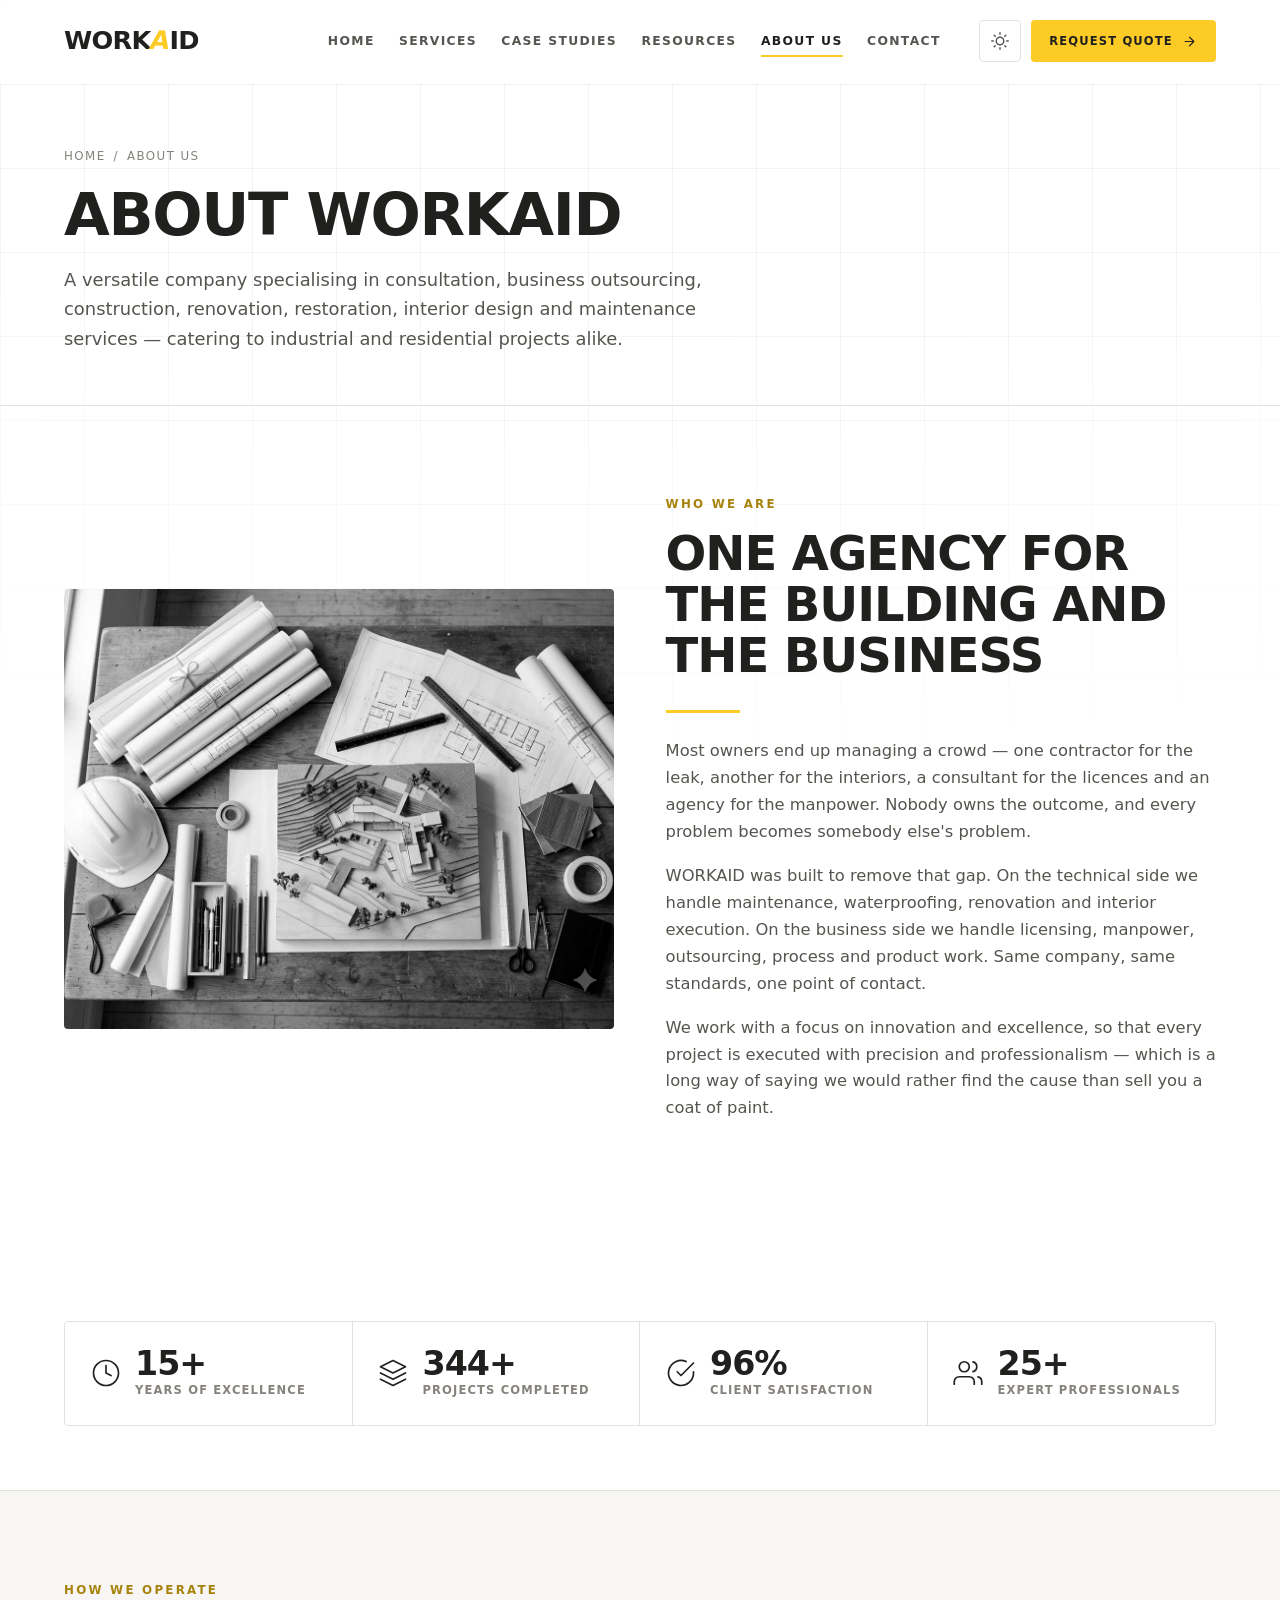
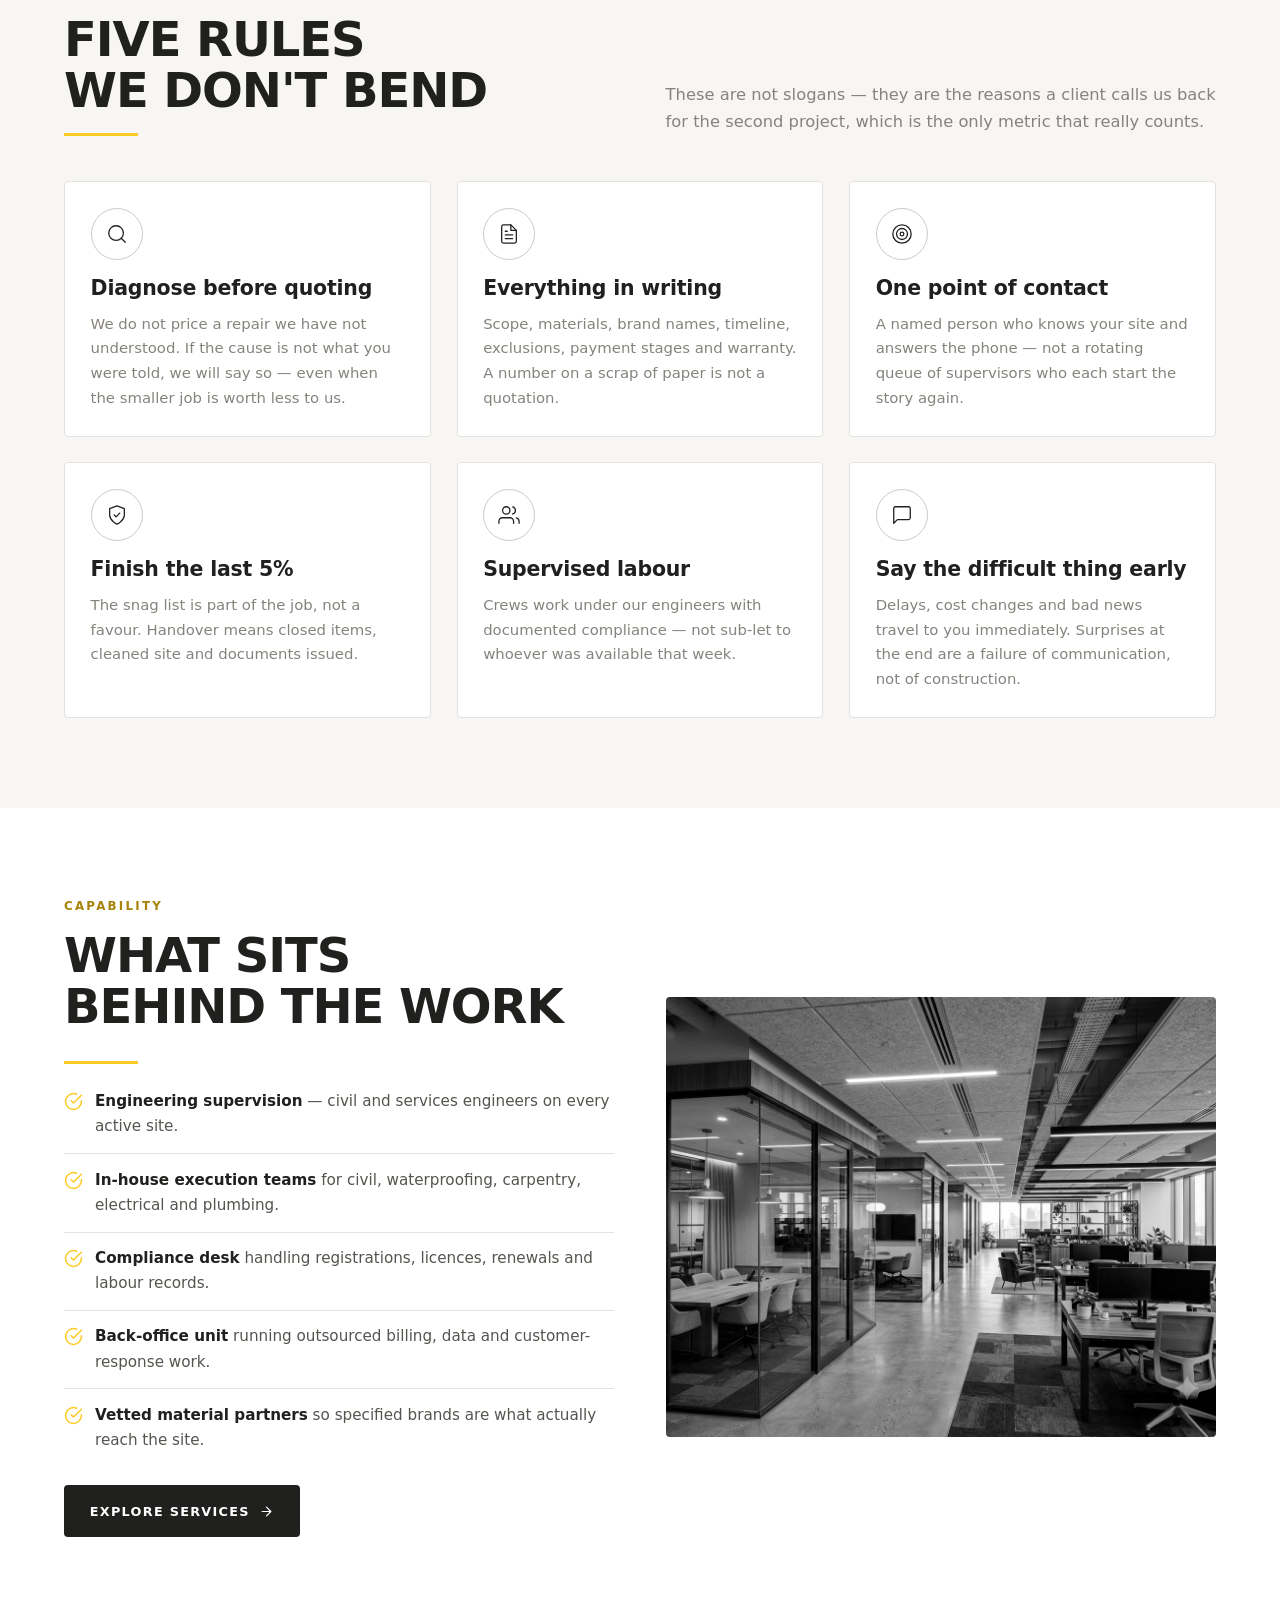
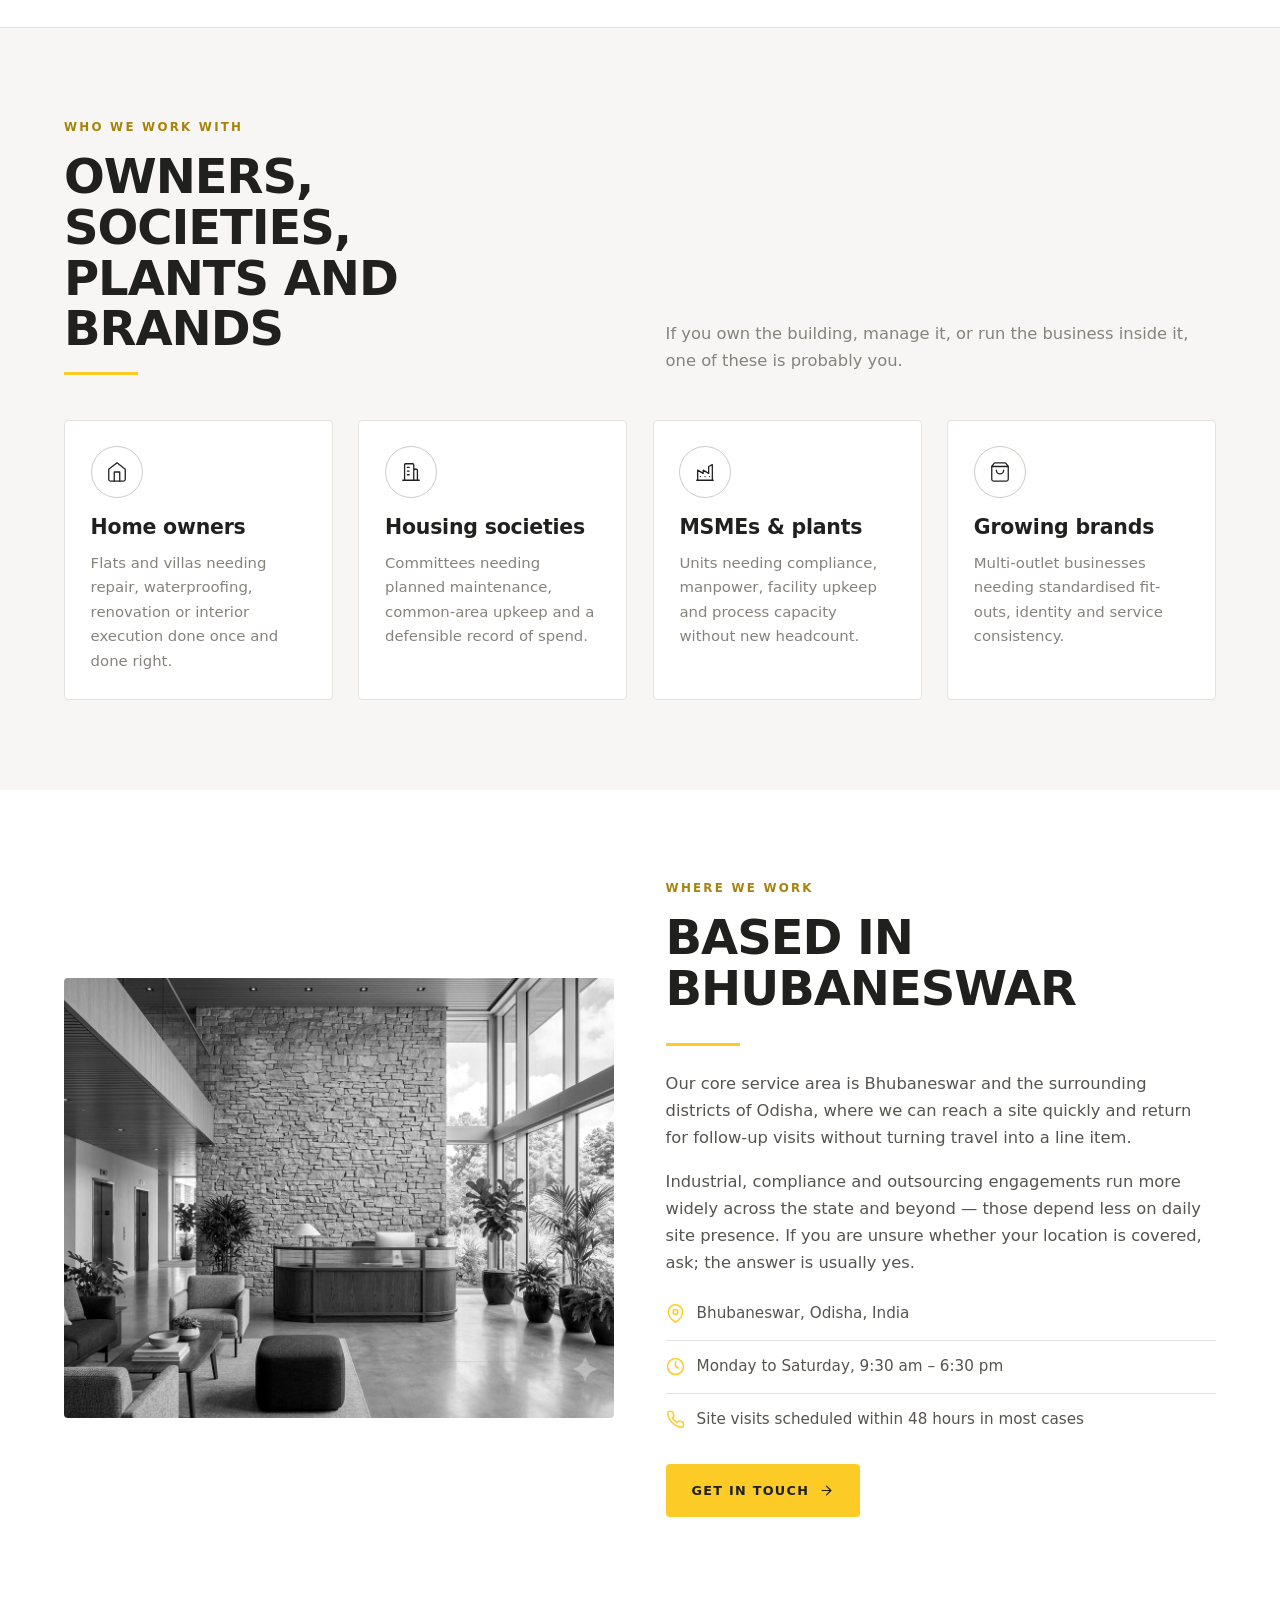
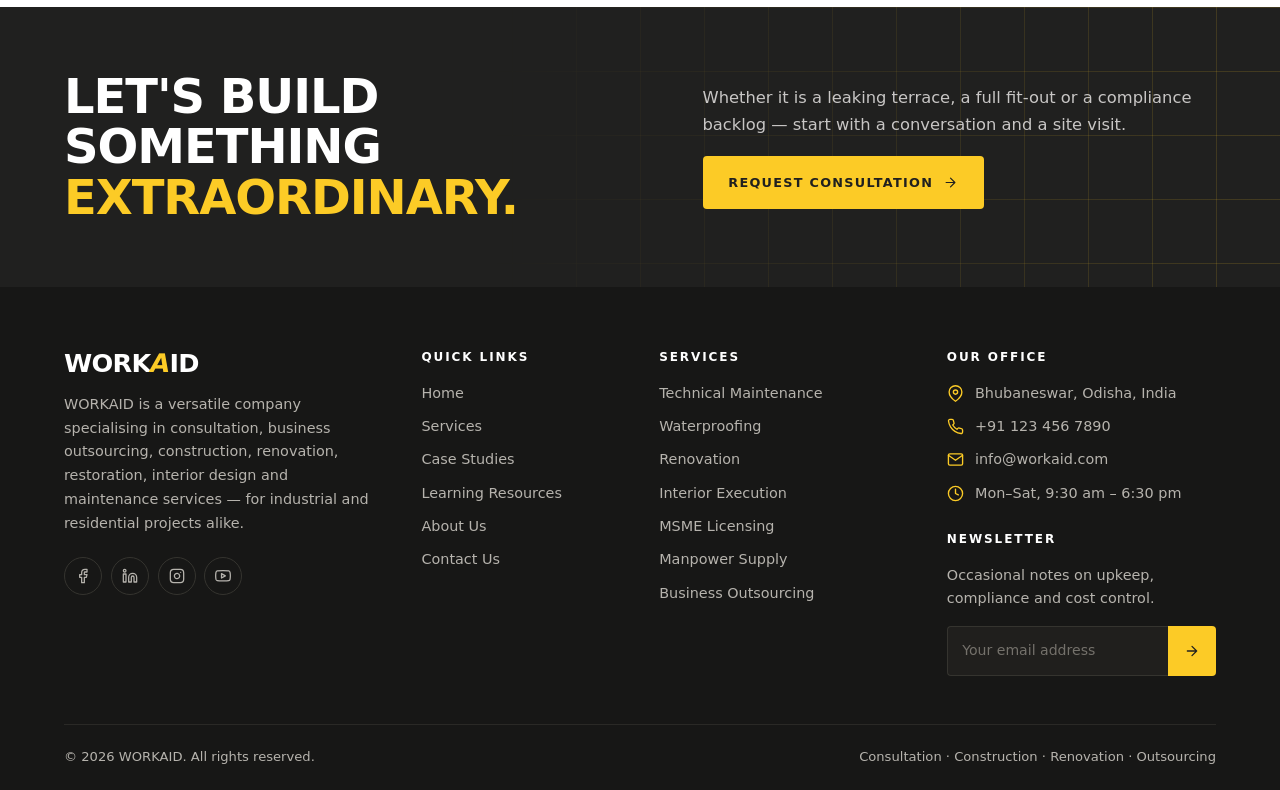
==== about.html @ 24ed02dc "Add WORKAID static marketing site Six-page brochure site with no build step, no framework and no ext" ====
<!DOCTYPE html>
<html lang="en" data-theme="light">
<head>
<meta charset="utf-8">
<meta name="viewport" content="width=device-width, initial-scale=1">
<title>About Us — Who WORKAID Is and How We Work | WORKAID</title>
<meta name="description" content="WORKAID is a Bhubaneswar-based company specialising in technical maintenance, waterproofing, renovation and interior execution for homes, and licensing, manpower, outsourcing and process support for industry.">
<meta name="theme-color" content="#ffffff">
<link rel="icon" href="data:image/svg+xml,%3Csvg xmlns='http://www.w3.org/2000/svg' viewBox='0 0 32 32'%3E%3Crect width='32' height='32' fill='%2320201F'/%3E%3Cpath d='M14 6h5l-6 20h-5z' fill='%23FCCB26'/%3E%3C/svg%3E">
<link rel="stylesheet" href="assets/css/style.css">
<script>
(function(){try{var t=localStorage.getItem('workaid-theme');if(t==='dark'||t==='light'){document.documentElement.setAttribute('data-theme',t);}}catch(e){}})();
</script>
</head>
<body>
<script src="assets/js/icons.js"></script>

<a class="skip-link" href="#main">Skip to content</a>

<header class="site-header">
  <div class="wrap">
    <a class="logo" href="index.html">WORK<i>A</i>ID</a>
    <nav class="nav" id="site-nav" aria-label="Primary">
      <a href="index.html">Home</a>
      <a href="services.html">Services</a>
      <a href="case-studies.html">Case Studies</a>
      <a href="resources.html">Resources</a>
      <a href="about.html" aria-current="page">About Us</a>
      <a href="contact.html">Contact</a>
      <a class="btn btn--sm" href="contact.html#quote">Request Quote <svg class="ico"><use href="#i-arrow-right"></use></svg></a>
    </nav>
    <div class="header-tools">
      <button class="icon-btn theme-toggle" type="button" aria-label="Switch to dark theme" aria-pressed="false">
        <svg class="ico sun"><use href="#i-sun"></use></svg>
        <svg class="ico moon"><use href="#i-moon"></use></svg>
      </button>
      <a class="btn btn--sm header-quote" href="contact.html#quote">Request Quote <svg class="ico"><use href="#i-arrow-right"></use></svg></a>
      <button class="icon-btn nav-toggle" type="button" aria-expanded="false" aria-controls="site-nav" aria-label="Menu">
        <span></span><span></span><span></span>
      </button>
    </div>
  </div>
</header>

<main id="main">

  <section class="page-head">
    <div class="wrap">
      <nav class="crumbs" aria-label="Breadcrumb"><a href="index.html">Home</a> <span>/</span> <span>About Us</span></nav>
      <h1>About WORKAID</h1>
      <p class="lede">A versatile company specialising in consultation, business outsourcing,
         construction, renovation, restoration, interior design and maintenance services — catering
         to industrial and residential projects alike.</p>
    </div>
  </section>

  <!-- ============ STORY ============ -->
  <section class="section">
    <div class="wrap">
      <div class="split">
        <div class="media reveal">
          <img src="assets/img/about-hero.jpg" alt="The WORKAID team on site" width="1400" height="900" loading="lazy">
        </div>
        <div class="reveal">
          <span class="eyebrow">Who we are</span>
          <h2>One agency for<br>the building and<br>the business</h2>
          <div class="rule" style="margin-bottom:1.6rem"></div>
          <p>Most owners end up managing a crowd — one contractor for the leak, another for the
             interiors, a consultant for the licences and an agency for the manpower. Nobody owns the
             outcome, and every problem becomes somebody else's problem.</p>
          <p>WORKAID was built to remove that gap. On the technical side we handle maintenance,
             waterproofing, renovation and interior execution. On the business side we handle
             licensing, manpower, outsourcing, process and product work. Same company, same
             standards, one point of contact.</p>
          <p>We work with a focus on innovation and excellence, so that every project is executed with
             precision and professionalism — which is a long way of saying we would rather find the
             cause than sell you a coat of paint.</p>
        </div>
      </div>
    </div>
  </section>

  <!-- ============ NUMBERS ============ -->
  <section class="section section--tight">
    <div class="wrap">
      <div class="stats reveal">
        <div class="stat">
          <svg class="ico"><use href="#i-clock"></use></svg>
          <div><b><span data-count="15" data-suffix="+">15+</span></b><span>Years of Excellence</span></div>
        </div>
        <div class="stat">
          <svg class="ico"><use href="#i-layers"></use></svg>
          <div><b><span data-count="350" data-suffix="+">350+</span></b><span>Projects Completed</span></div>
        </div>
        <div class="stat">
          <svg class="ico"><use href="#i-check-circle"></use></svg>
          <div><b><span data-count="98" data-suffix="%">98%</span></b><span>Client Satisfaction</span></div>
        </div>
        <div class="stat">
          <svg class="ico"><use href="#i-users"></use></svg>
          <div><b><span data-count="25" data-suffix="+">25+</span></b><span>Expert Professionals</span></div>
        </div>
      </div>
    </div>
  </section>

  <!-- ============ VALUES ============ -->
  <section class="section section--alt section--line">
    <div class="wrap">
      <div class="sec-head reveal">
        <div>
          <span class="eyebrow">How we operate</span>
          <h2>Five rules<br>we don't bend</h2>
          <div class="rule"></div>
        </div>
        <p>These are not slogans — they are the reasons a client calls us back for the second
           project, which is the only metric that really counts.</p>
      </div>

      <div class="grid g-3">
        <article class="card reveal">
          <span class="card-icon"><svg class="ico"><use href="#i-search"></use></svg></span>
          <h3>Diagnose before quoting</h3>
          <p>We do not price a repair we have not understood. If the cause is not what you were told,
             we will say so — even when the smaller job is worth less to us.</p>
        </article>
        <article class="card reveal">
          <span class="card-icon"><svg class="ico"><use href="#i-file-text"></use></svg></span>
          <h3>Everything in writing</h3>
          <p>Scope, materials, brand names, timeline, exclusions, payment stages and warranty. A
             number on a scrap of paper is not a quotation.</p>
        </article>
        <article class="card reveal">
          <span class="card-icon"><svg class="ico"><use href="#i-target"></use></svg></span>
          <h3>One point of contact</h3>
          <p>A named person who knows your site and answers the phone — not a rotating queue of
             supervisors who each start the story again.</p>
        </article>
        <article class="card reveal">
          <span class="card-icon"><svg class="ico"><use href="#i-shield"></use></svg></span>
          <h3>Finish the last 5%</h3>
          <p>The snag list is part of the job, not a favour. Handover means closed items, cleaned
             site and documents issued.</p>
        </article>
        <article class="card reveal">
          <span class="card-icon"><svg class="ico"><use href="#i-users"></use></svg></span>
          <h3>Supervised labour</h3>
          <p>Crews work under our engineers with documented compliance — not sub-let to whoever was
             available that week.</p>
        </article>
        <article class="card reveal">
          <span class="card-icon"><svg class="ico"><use href="#i-message"></use></svg></span>
          <h3>Say the difficult thing early</h3>
          <p>Delays, cost changes and bad news travel to you immediately. Surprises at the end are a
             failure of communication, not of construction.</p>
        </article>
      </div>
    </div>
  </section>

  <!-- ============ CAPABILITY ============ -->
  <section class="section">
    <div class="wrap">
      <div class="split split--media-last">
        <div class="reveal">
          <span class="eyebrow">Capability</span>
          <h2>What sits<br>behind the work</h2>
          <div class="rule" style="margin-bottom:1.6rem"></div>
          <ul class="checks">
            <li><svg class="ico"><use href="#i-check-circle"></use></svg><span><b>Engineering supervision</b> — civil and services engineers on every active site.</span></li>
            <li><svg class="ico"><use href="#i-check-circle"></use></svg><span><b>In-house execution teams</b> for civil, waterproofing, carpentry, electrical and plumbing.</span></li>
            <li><svg class="ico"><use href="#i-check-circle"></use></svg><span><b>Compliance desk</b> handling registrations, licences, renewals and labour records.</span></li>
            <li><svg class="ico"><use href="#i-check-circle"></use></svg><span><b>Back-office unit</b> running outsourced billing, data and customer-response work.</span></li>
            <li><svg class="ico"><use href="#i-check-circle"></use></svg><span><b>Vetted material partners</b> so specified brands are what actually reach the site.</span></li>
          </ul>
          <a class="btn btn--ink" href="services.html" style="margin-top:2rem">Explore services <svg class="ico"><use href="#i-arrow-right"></use></svg></a>
        </div>
        <div class="media reveal">
          <img src="assets/img/about-story.jpg" alt="WORKAID execution team at work" width="1000" height="800" loading="lazy">
        </div>
      </div>
    </div>
  </section>

  <!-- ============ WHO WE WORK WITH ============ -->
  <section class="section section--alt section--line">
    <div class="wrap">
      <div class="sec-head reveal">
        <div>
          <span class="eyebrow">Who we work with</span>
          <h2>Owners, societies,<br>plants and brands</h2>
          <div class="rule"></div>
        </div>
        <p>If you own the building, manage it, or run the business inside it, one of these is
           probably you.</p>
      </div>

      <div class="grid g-4">
        <article class="card reveal">
          <span class="card-icon"><svg class="ico"><use href="#i-home"></use></svg></span>
          <h3>Home owners</h3>
          <p>Flats and villas needing repair, waterproofing, renovation or interior execution done once and done right.</p>
        </article>
        <article class="card reveal">
          <span class="card-icon"><svg class="ico"><use href="#i-building"></use></svg></span>
          <h3>Housing societies</h3>
          <p>Committees needing planned maintenance, common-area upkeep and a defensible record of spend.</p>
        </article>
        <article class="card reveal">
          <span class="card-icon"><svg class="ico"><use href="#i-factory"></use></svg></span>
          <h3>MSMEs &amp; plants</h3>
          <p>Units needing compliance, manpower, facility upkeep and process capacity without new headcount.</p>
        </article>
        <article class="card reveal">
          <span class="card-icon"><svg class="ico"><use href="#i-shopping-bag"></use></svg></span>
          <h3>Growing brands</h3>
          <p>Multi-outlet businesses needing standardised fit-outs, identity and service consistency.</p>
        </article>
      </div>
    </div>
  </section>

  <!-- ============ COVERAGE ============ -->
  <section class="section">
    <div class="wrap">
      <div class="split">
        <div class="media reveal">
          <img src="assets/img/contact-office.jpg" alt="WORKAID office in Bhubaneswar" width="1000" height="700" loading="lazy">
        </div>
        <div class="reveal">
          <span class="eyebrow">Where we work</span>
          <h2>Based in<br>Bhubaneswar</h2>
          <div class="rule" style="margin-bottom:1.6rem"></div>
          <p>Our core service area is Bhubaneswar and the surrounding districts of Odisha, where we
             can reach a site quickly and return for follow-up visits without turning travel into a
             line item.</p>
          <p>Industrial, compliance and outsourcing engagements run more widely across the state and
             beyond — those depend less on daily site presence. If you are unsure whether your
             location is covered, ask; the answer is usually yes.</p>
          <ul class="checks" style="margin-top:1.5rem">
            <li><svg class="ico"><use href="#i-map-pin"></use></svg><span>Bhubaneswar, Odisha, India</span></li>
            <li><svg class="ico"><use href="#i-clock"></use></svg><span>Monday to Saturday, 9:30 am – 6:30 pm</span></li>
            <li><svg class="ico"><use href="#i-phone"></use></svg><span>Site visits scheduled within 48 hours in most cases</span></li>
          </ul>
          <a class="btn" href="contact.html" style="margin-top:2rem">Get in touch <svg class="ico"><use href="#i-arrow-right"></use></svg></a>
        </div>
      </div>
    </div>
  </section>

  <section class="cta-band">
    <div class="wrap">
      <div><h2>Let's build something <em>extraordinary.</em></h2></div>
      <div>
        <p>Whether it is a leaking terrace, a full fit-out or a compliance backlog — start with a
           conversation and a site visit.</p>
        <a class="btn" href="contact.html#quote">Request Consultation <svg class="ico"><use href="#i-arrow-right"></use></svg></a>
      </div>
    </div>
  </section>

</main>

<footer class="site-footer">
  <div class="wrap">
    <div class="footer-grid">
      <div>
        <a class="logo" href="index.html">WORK<i>A</i>ID</a>
        <p>WORKAID is a versatile company specialising in consultation, business outsourcing,
           construction, renovation, restoration, interior design and maintenance services —
           for industrial and residential projects alike.</p>
        <div class="socials">
          <a href="#" aria-label="Facebook"><svg class="ico"><use href="#i-facebook"></use></svg></a>
          <a href="#" aria-label="LinkedIn"><svg class="ico"><use href="#i-linkedin"></use></svg></a>
          <a href="#" aria-label="Instagram"><svg class="ico"><use href="#i-instagram"></use></svg></a>
          <a href="#" aria-label="YouTube"><svg class="ico"><use href="#i-youtube"></use></svg></a>
        </div>
      </div>
      <div>
        <h4>Quick Links</h4>
        <ul>
          <li><a href="index.html">Home</a></li>
          <li><a href="services.html">Services</a></li>
          <li><a href="case-studies.html">Case Studies</a></li>
          <li><a href="resources.html">Learning Resources</a></li>
          <li><a href="about.html">About Us</a></li>
          <li><a href="contact.html">Contact Us</a></li>
        </ul>
      </div>
      <div>
        <h4>Services</h4>
        <ul>
          <li><a href="services.html#maintenance">Technical Maintenance</a></li>
          <li><a href="services.html#waterproofing">Waterproofing</a></li>
          <li><a href="services.html#renovation">Renovation</a></li>
          <li><a href="services.html#interior">Interior Execution</a></li>
          <li><a href="services.html#licensing">MSME Licensing</a></li>
          <li><a href="services.html#manpower">Manpower Supply</a></li>
          <li><a href="services.html#bpo">Business Outsourcing</a></li>
        </ul>
      </div>
      <div>
        <h4>Our Office</h4>
        <ul class="contact-list">
          <li><svg class="ico"><use href="#i-map-pin"></use></svg><span>Bhubaneswar, Odisha, India</span></li>
          <li><svg class="ico"><use href="#i-phone"></use></svg><a href="tel:+911234567890">+91 123 456 7890</a></li>
          <li><svg class="ico"><use href="#i-mail"></use></svg><a href="mailto:info@workaid.com">info@workaid.com</a></li>
          <li><svg class="ico"><use href="#i-clock"></use></svg><span>Mon–Sat, 9:30 am – 6:30 pm</span></li>
        </ul>
        <h4 style="margin-top:1.75rem">Newsletter</h4>
        <p style="margin:0">Occasional notes on upkeep, compliance and cost control.</p>
        <form class="newsletter" data-validate data-subject="Newsletter signup">
          <label class="field" style="flex:1;display:block">
            <span style="position:absolute;width:1px;height:1px;overflow:hidden;clip:rect(0 0 0 0)">Your email address</span>
            <input type="email" name="Email" placeholder="Your email address" required>
          </label>
          <button type="submit" aria-label="Subscribe"><svg class="ico"><use href="#i-arrow-right"></use></svg></button>
        </form>
      </div>
    </div>
    <div class="footer-base">
      <span>&copy; <span data-year>2026</span> WORKAID. All rights reserved.</span>
      <span>Consultation · Construction · Renovation · Outsourcing</span>
    </div>
  </div>
</footer>

<script src="assets/js/main.js" defer></script>
</body>
</html>
---- assets/css/style.css ----
/* =====================================================================
   WORKAID — shared stylesheet
   Brand: #20201F ink · #FCCB26 / #FCEA50 accent · #C8C6C5 grey
   Light theme is the default; [data-theme="dark"] flips the tokens.
   ===================================================================== */

/* ---------- 1. Tokens ------------------------------------------------ */
:root {
  --accent: #fccb26;
  --accent-soft: #fcea50;
  --accent-ink: #20201f; /* text that sits on the accent */

  --bg: #ffffff;
  --bg-alt: #f7f6f4;
  --surface: #ffffff;
  --ink: #20201f;
  --ink-soft: #56544f;
  --muted: #86837d;
  --line: #e4e2de;
  --line-strong: #cfccc6;
  --grid: rgba(32, 32, 31, 0.055);
  --shadow: 0 1px 2px rgba(32, 32, 31, .04), 0 12px 32px -18px rgba(32, 32, 31, .22);
  --shadow-lg: 0 2px 4px rgba(32, 32, 31, .05), 0 28px 60px -28px rgba(32, 32, 31, .3);

  --header-h: 82px;
  --maxw: 1240px;
  --gutter: clamp(1.15rem, 4vw, 2.75rem);
  --radius: 4px;
  --ease: cubic-bezier(.22, .68, .32, 1);

  --font: "Segoe UI", system-ui, -apple-system, "Helvetica Neue", Arial, sans-serif;
}

[data-theme="dark"] {
  --bg: #121211;
  --bg-alt: #191918;
  --surface: #1c1c1a;
  --ink: #f5f3ef;
  --ink-soft: #c4c1ba;
  --muted: #8e8b84;
  --line: #2d2d2a;
  --line-strong: #3d3d39;
  --grid: rgba(245, 243, 239, 0.05);
  --shadow: 0 1px 2px rgba(0, 0, 0, .5), 0 12px 32px -18px rgba(0, 0, 0, .8);
  --shadow-lg: 0 2px 4px rgba(0, 0, 0, .5), 0 28px 60px -28px rgba(0, 0, 0, .9);
}

/* ---------- 2. Reset / base ------------------------------------------ */
*, *::before, *::after { box-sizing: border-box; }

html {
  scroll-behavior: smooth;
  scroll-padding-top: calc(var(--header-h) + 16px);
  -webkit-text-size-adjust: 100%;
}

body {
  margin: 0;
  font-family: var(--font);
  font-size: clamp(.95rem, .4vw + .85rem, 1.02rem);
  line-height: 1.65;
  color: var(--ink-soft);
  background: var(--bg);
  overflow-x: hidden;
  transition: background-color .35s var(--ease), color .35s var(--ease);
}

/* The blueprint grid behind everything — the drafting-paper motif. */
body::before {
  content: "";
  position: fixed;
  inset: 0;
  z-index: 0;
  pointer-events: none;
  background-image:
    linear-gradient(to right, var(--grid) 1px, transparent 1px),
    linear-gradient(to bottom, var(--grid) 1px, transparent 1px);
  background-size: 84px 84px;
  mask-image: radial-gradient(ellipse 120% 90% at 50% 0%, #000 35%, transparent 100%);
  -webkit-mask-image: radial-gradient(ellipse 120% 90% at 50% 0%, #000 35%, transparent 100%);
}

body > * { position: relative; z-index: 1; }

img { max-width: 100%; display: block; }
a { color: inherit; text-decoration: none; }
button { font: inherit; color: inherit; }

/* Sprite icons — see assets/js/icons.js */
.ico {
  width: 1.15em;
  height: 1.15em;
  flex: none;
  fill: none;
  stroke: currentColor;
  stroke-width: 1.9;
  stroke-linecap: round;
  stroke-linejoin: round;
}
.ico--fill { fill: currentColor; stroke: none; }

h1, h2, h3, h4 {
  color: var(--ink);
  font-weight: 700;
  line-height: 1.06;
  letter-spacing: -.022em;
  margin: 0 0 .6em;
}

h1 { font-size: clamp(2.5rem, 6.4vw, 4.6rem); text-transform: uppercase; }
h2 { font-size: clamp(1.85rem, 3.9vw, 3rem); text-transform: uppercase; }
h3 { font-size: clamp(1.02rem, 1.1vw + .7rem, 1.28rem); letter-spacing: -.01em; }
h4 { font-size: 1rem; letter-spacing: .02em; text-transform: uppercase; }
p  { margin: 0 0 1.05em; }
p:last-child { margin-bottom: 0; }

::selection { background: var(--accent); color: var(--accent-ink); }

:focus-visible {
  outline: 2px solid var(--accent);
  outline-offset: 3px;
  border-radius: 2px;
}

.skip-link {
  position: absolute;
  left: 1rem;
  top: -100px;
  z-index: 999;
  background: var(--accent);
  color: var(--accent-ink);
  padding: .7rem 1.2rem;
  font-weight: 700;
  transition: top .2s var(--ease);
}
.skip-link:focus { top: 1rem; }

/* ---------- 3. Layout primitives ------------------------------------- */
.wrap {
  width: 100%;
  max-width: var(--maxw);
  margin-inline: auto;
  padding-inline: var(--gutter);
}

.section { padding-block: clamp(3.5rem, 7vw, 6.5rem); }
.section--tight { padding-block: clamp(2.5rem, 5vw, 4.25rem); }
.section--alt { background: var(--bg-alt); }
.section--line { border-top: 1px solid var(--line); }

.grid { display: grid; gap: clamp(1rem, 2vw, 1.6rem); }
.g-2 { grid-template-columns: repeat(2, minmax(0, 1fr)); }
.g-3 { grid-template-columns: repeat(3, minmax(0, 1fr)); }
.g-4 { grid-template-columns: repeat(4, minmax(0, 1fr)); }

.lede { font-size: clamp(1rem, .5vw + .9rem, 1.12rem); color: var(--ink-soft); max-width: 60ch; }
.center { text-align: center; }
.center .lede { margin-inline: auto; }

/* Section headers -------------------------------------------------- */
.eyebrow {
  display: block;
  font-size: .74rem;
  font-weight: 700;
  letter-spacing: .19em;
  text-transform: uppercase;
  color: #a8830b;
  margin-bottom: .85rem;
}
[data-theme="dark"] .eyebrow { color: var(--accent); }

.sec-head {
  display: grid;
  grid-template-columns: minmax(0, 1fr) minmax(0, 1fr);
  gap: clamp(1rem, 4vw, 3.5rem);
  align-items: end;
  margin-bottom: clamp(1.8rem, 3.5vw, 3rem);
}
.sec-head p { margin: 0; color: var(--muted); }
.sec-head h2 { margin-bottom: 0; }

.rule {
  width: 74px;
  height: 3px;
  background: var(--accent);
  margin-top: 1.1rem;
}

/* ---------- 4. Buttons ----------------------------------------------- */
.btn {
  --btn-bg: var(--accent);
  --btn-ink: var(--accent-ink);
  display: inline-flex;
  align-items: center;
  gap: .6rem;
  padding: .92rem 1.55rem;
  background: var(--btn-bg);
  color: var(--btn-ink);
  border: 1px solid transparent;
  border-radius: var(--radius);
  font-size: .8rem;
  font-weight: 700;
  letter-spacing: .1em;
  text-transform: uppercase;
  cursor: pointer;
  white-space: nowrap;
  transition: transform .25s var(--ease), background-color .25s var(--ease),
              box-shadow .25s var(--ease), color .25s var(--ease);
}
.btn:hover { transform: translateY(-2px); box-shadow: 0 10px 24px -12px rgba(252, 203, 38, .9); }
.btn:active { transform: translateY(0); }
.btn svg { width: 15px; height: 15px; transition: transform .25s var(--ease); }
.btn:hover svg { transform: translateX(4px); }

.btn--ghost {
  --btn-bg: transparent;
  --btn-ink: var(--ink);
  border-color: var(--line-strong);
}
.btn--ghost:hover {
  border-color: var(--ink);
  box-shadow: none;
  background: var(--ink);
  color: var(--bg);
}

.btn--ink { --btn-bg: var(--ink); --btn-ink: var(--bg); }
.btn--ink:hover { box-shadow: 0 10px 24px -12px rgba(32, 32, 31, .8); }

.btn--sm { padding: .68rem 1.1rem; font-size: .72rem; }

.link-arrow {
  display: inline-flex;
  align-items: center;
  gap: .5rem;
  font-size: .78rem;
  font-weight: 700;
  letter-spacing: .11em;
  text-transform: uppercase;
  color: var(--ink);
}
.link-arrow svg { width: 15px; height: 15px; color: var(--accent); transition: transform .25s var(--ease); }
.link-arrow:hover svg { transform: translateX(5px); }

/* ---------- 5. Header / nav ------------------------------------------ */
.site-header {
  position: sticky;
  top: 0;
  z-index: 100;
  background: color-mix(in srgb, var(--bg) 88%, transparent);
  backdrop-filter: blur(14px);
  -webkit-backdrop-filter: blur(14px);
  border-bottom: 1px solid transparent;
  transition: border-color .3s var(--ease), box-shadow .3s var(--ease);
}
.site-header.is-stuck { border-bottom-color: var(--line); box-shadow: var(--shadow); }

.site-header .wrap {
  min-height: var(--header-h);
  display: flex;
  align-items: center;
  gap: clamp(1rem, 3vw, 2.5rem);
}

.logo {
  font-size: clamp(1.3rem, 2.2vw, 1.6rem);
  font-weight: 700;
  letter-spacing: -.03em;
  text-transform: uppercase;
  color: var(--ink);
  margin-right: auto;
  line-height: 1;
}
.logo i {
  font-style: normal;
  color: var(--accent);
  /* The slanted A of the wordmark. */
  display: inline-block;
  transform: skewX(-11deg);
}

.nav { display: flex; align-items: center; gap: clamp(.9rem, 1.9vw, 1.9rem); }
.nav a {
  position: relative;
  font-size: .77rem;
  font-weight: 700;
  letter-spacing: .11em;
  text-transform: uppercase;
  color: var(--ink-soft);
  padding: .35rem 0;
  transition: color .2s var(--ease);
}
.nav a::after {
  content: "";
  position: absolute;
  left: 0; bottom: 0;
  width: 100%;
  height: 2px;
  background: var(--accent);
  transform: scaleX(0);
  transform-origin: left;
  transition: transform .28s var(--ease);
}
.nav a:hover { color: var(--ink); }
.nav a:hover::after, .nav a[aria-current="page"]::after { transform: scaleX(1); }
.nav a[aria-current="page"] { color: var(--ink); }

/* The quote button lives in .header-tools on desktop and inside the drawer on
   mobile, so the copy that is not in use is hidden rather than duplicated. */
.nav > .btn { display: none; }

.header-tools { display: flex; align-items: center; gap: .6rem; }

.icon-btn {
  display: grid;
  place-items: center;
  width: 42px;
  height: 42px;
  border: 1px solid var(--line);
  border-radius: var(--radius);
  background: transparent;
  cursor: pointer;
  transition: border-color .25s var(--ease), background-color .25s var(--ease), transform .25s var(--ease);
}
.icon-btn:hover { border-color: var(--ink); transform: translateY(-1px); }
.icon-btn svg { width: 18px; height: 18px; }

/* Theme toggle swaps which glyph is visible. */
.theme-toggle .moon { display: none; }
[data-theme="dark"] .theme-toggle .sun { display: none; }
[data-theme="dark"] .theme-toggle .moon { display: block; }

.nav-toggle { display: none; }
.nav-toggle span {
  display: block;
  width: 19px;
  height: 2px;
  background: var(--ink);
  transition: transform .3s var(--ease), opacity .2s var(--ease);
}
.nav-toggle span + span { margin-top: 4px; }
.nav-toggle[aria-expanded="true"] span:nth-child(1) { transform: translateY(6px) rotate(45deg); }
.nav-toggle[aria-expanded="true"] span:nth-child(2) { opacity: 0; }
.nav-toggle[aria-expanded="true"] span:nth-child(3) { transform: translateY(-6px) rotate(-45deg); }

/* ---------- 6. Media: B&W by default, colour on hover ---------------- */
.media {
  position: relative;
  overflow: hidden;
  background: var(--bg-alt);
  border-radius: var(--radius);
}
.media img {
  width: 100%;
  height: 100%;
  object-fit: cover;
  filter: grayscale(100%) contrast(1.04);
  transform: scale(1.001);
  transition: filter .55s var(--ease), transform .8s var(--ease);
}

/* Only devices that can actually hover keep the photos desaturated —
   on touch screens there is no hover, so they show in full colour. */
@media (hover: hover) and (pointer: fine) {
  .media:hover img,
  .media:focus-within img,
  a:hover .media img,
  a:focus-visible .media img,
  .card:hover .media img {
    filter: grayscale(0%) contrast(1);
    transform: scale(1.045);
  }
}
@media (hover: none) {
  .media img { filter: grayscale(0%); }
}

.media--ratio-4x3 { aspect-ratio: 4 / 3; }
.media--ratio-3x4 { aspect-ratio: 3 / 4; }
.media--ratio-1x1 { aspect-ratio: 1 / 1; }
.media--ratio-16x9 { aspect-ratio: 16 / 9; }

/* ---------- 7. Hero --------------------------------------------------- */
.hero { padding-block: clamp(2.25rem, 4.5vw, 4.25rem) clamp(2.5rem, 5vw, 4.5rem); }

.hero-grid {
  display: grid;
  grid-template-columns: minmax(0, 1.02fr) minmax(0, 1fr);
  gap: clamp(1.75rem, 4vw, 4rem);
  align-items: center;
}

.hero-kicker {
  font-size: clamp(1rem, 1.4vw, 1.22rem);
  line-height: 1.45;
  color: var(--ink-soft);
  max-width: 30ch;
  margin-bottom: clamp(1.25rem, 2.5vw, 2rem);
}

.hero h1 { margin-bottom: .12em; }
.hero h1 .thin {
  display: block;
  font-size: .53em;
  font-weight: 400;
  text-transform: none;
  letter-spacing: -.02em;
  color: var(--ink);
  line-height: 1.14;
  margin-top: .3em;
}
.hero h1 .thin em { font-style: normal; color: var(--accent); }

.hero-actions {
  display: flex;
  flex-wrap: wrap;
  gap: .75rem;
  margin-top: clamp(1.5rem, 3vw, 2.4rem);
}

.hero-media {
  position: relative;
  aspect-ratio: 4 / 3.35;
  border-radius: var(--radius);
  overflow: hidden;
  box-shadow: var(--shadow-lg);
}
.hero-media .badge {
  position: absolute;
  left: 0; bottom: 0;
  display: flex;
  align-items: center;
  gap: .55rem;
  background: var(--accent);
  color: var(--accent-ink);
  padding: .8rem 1.2rem;
  font-size: .72rem;
  font-weight: 700;
  letter-spacing: .13em;
  text-transform: uppercase;
}

/* Stat strip ------------------------------------------------------- */
.stats {
  display: grid;
  grid-template-columns: repeat(4, minmax(0, 1fr));
  border: 1px solid var(--line);
  border-radius: var(--radius);
  background: var(--surface);
  overflow: hidden;
  margin-top: clamp(1.75rem, 3.5vw, 3rem);
}
.stat {
  display: flex;
  align-items: center;
  gap: .9rem;
  padding: clamp(1.1rem, 2vw, 1.6rem) clamp(1rem, 2vw, 1.7rem);
  border-right: 1px solid var(--line);
}
.stat:last-child { border-right: 0; }
.stat svg { width: 30px; height: 30px; flex: none; color: var(--ink); stroke-width: 1.35; }
.stat b {
  display: block;
  font-size: clamp(1.5rem, 2.6vw, 2.1rem);
  line-height: 1;
  color: var(--ink);
  letter-spacing: -.03em;
}
/* Direct child only — the counter lives in .stat b > span and must not
   inherit the small label styling. */
.stat > div > span {
  display: block;
  font-size: .72rem;
  font-weight: 700;
  letter-spacing: .1em;
  text-transform: uppercase;
  color: var(--muted);
}

/* ---------- 8. Cards -------------------------------------------------- */
.card {
  display: flex;
  flex-direction: column;
  padding: clamp(1.25rem, 2vw, 1.75rem);
  background: var(--surface);
  border: 1px solid var(--line);
  border-radius: var(--radius);
  transition: transform .3s var(--ease), border-color .3s var(--ease), box-shadow .3s var(--ease);
}
.card:hover { transform: translateY(-5px); border-color: var(--accent); box-shadow: var(--shadow); }
.card p { color: var(--muted); font-size: .93rem; }
.card .link-arrow { margin-top: auto; padding-top: 1.1rem; }

.card-icon {
  display: grid;
  place-items: center;
  width: 52px;
  height: 52px;
  margin-bottom: 1.15rem;
  border: 1px solid var(--line-strong);
  border-radius: 50%;
  color: var(--ink);
  transition: background-color .3s var(--ease), border-color .3s var(--ease), color .3s var(--ease);
}
.card-icon svg { width: 22px; height: 22px; stroke-width: 1.4; }
.card:hover .card-icon { background: var(--accent); border-color: var(--accent); color: var(--accent-ink); }

.card-num {
  font-size: .74rem;
  font-weight: 700;
  letter-spacing: .16em;
  color: var(--accent);
  margin-bottom: .7rem;
}

/* Checklist ---------------------------------------------------------- */
.checks { list-style: none; margin: 0; padding: 0; display: grid; gap: .85rem; }
.checks li {
  display: flex;
  align-items: flex-start;
  gap: .75rem;
  padding-bottom: .85rem;
  border-bottom: 1px solid var(--line);
  font-size: .95rem;
}
.checks li:last-child { border-bottom: 0; padding-bottom: 0; }
.checks svg { width: 19px; height: 19px; flex: none; margin-top: .18rem; color: var(--accent); }
.checks b { color: var(--ink); }

/* ---------- 9. Industries strip -------------------------------------- */
.industries {
  display: grid;
  grid-template-columns: repeat(6, minmax(0, 1fr));
  gap: 10px;
}
.industry {
  position: relative;
  display: block;
  aspect-ratio: 3 / 4;
  overflow: hidden;
  border-radius: var(--radius);
}
.industry img {
  width: 100%; height: 100%;
  object-fit: cover;
  filter: grayscale(100%) brightness(.62);
  transition: filter .55s var(--ease), transform .8s var(--ease);
}
.industry-label {
  position: absolute;
  inset: auto 0 0 0;
  display: grid;
  justify-items: center;
  gap: .55rem;
  padding: 1rem .5rem 1.15rem;
  color: #fff;
  text-align: center;
  background: linear-gradient(to top, rgba(15, 15, 14, .85), transparent);
}
.industry-label svg { width: 24px; height: 24px; stroke-width: 1.3; }
.industry-label span {
  font-size: .68rem;
  font-weight: 700;
  letter-spacing: .12em;
  text-transform: uppercase;
}
.industry::after {
  content: "";
  position: absolute;
  inset: 0;
  border: 2px solid transparent;
  border-radius: var(--radius);
  transition: border-color .3s var(--ease);
}
@media (hover: hover) and (pointer: fine) {
  .industry:hover img, .industry:focus-visible img { filter: grayscale(0%) brightness(.82); transform: scale(1.06); }
  .industry:hover::after, .industry:focus-visible::after { border-color: var(--accent); }
}
@media (hover: none) { .industry img { filter: grayscale(0%) brightness(.72); } }

/* ---------- 10. Project / article tiles ------------------------------- */
.tiles { display: grid; gap: clamp(1rem, 2vw, 1.5rem); }

.tile { display: block; }
.tile .media { aspect-ratio: 4 / 3; }
.tile-meta {
  display: flex;
  gap: .8rem;
  padding-top: .95rem;
  border-top: 2px solid var(--accent);
  margin-top: .95rem;
}
.tile-meta h3 { margin: 0 0 .18rem; }
.tile-meta span { font-size: .75rem; letter-spacing: .1em; text-transform: uppercase; color: var(--muted); }

.tag {
  display: inline-block;
  padding: .3rem .65rem;
  border: 1px solid var(--line-strong);
  border-radius: 100px;
  font-size: .68rem;
  font-weight: 700;
  letter-spacing: .1em;
  text-transform: uppercase;
  color: var(--muted);
}
.tag--solid { background: var(--accent); border-color: var(--accent); color: var(--accent-ink); }

/* Filter pills -------------------------------------------------------- */
.filters {
  display: flex;
  flex-wrap: wrap;
  gap: .5rem;
  margin-bottom: clamp(1.5rem, 3vw, 2.25rem);
}
.filter {
  padding: .58rem 1.1rem;
  border: 1px solid var(--line-strong);
  border-radius: 100px;
  background: transparent;
  font-size: .74rem;
  font-weight: 700;
  letter-spacing: .1em;
  text-transform: uppercase;
  color: var(--muted);
  cursor: pointer;
  transition: all .25s var(--ease);
}
.filter:hover { color: var(--ink); border-color: var(--ink); }
.filter[aria-pressed="true"] {
  background: var(--ink);
  border-color: var(--ink);
  color: var(--bg);
}

.is-hidden { display: none !important; }

/* ---------- 11. Process ---------------------------------------------- */
.process { display: grid; grid-template-columns: repeat(4, minmax(0, 1fr)); gap: clamp(1rem, 2vw, 1.75rem); }
.step { position: relative; padding-top: 3.5rem; }
.step::before {
  content: attr(data-step);
  position: absolute;
  top: 0; left: 0;
  display: grid;
  place-items: center;
  width: 48px; height: 48px;
  border: 1px solid var(--accent);
  border-radius: 50%;
  background: var(--bg);
  font-size: .85rem;
  font-weight: 700;
  color: var(--ink);
}
.step::after {
  content: "";
  position: absolute;
  top: 24px; left: 60px; right: -12px;
  height: 1px;
  border-top: 1px dashed var(--line-strong);
}
.step:last-child::after { display: none; }
.step h3 { margin-bottom: .35rem; }
.step p { color: var(--muted); font-size: .92rem; }

/* ---------- 12. Testimonials ----------------------------------------- */
.quote-wrap {
  display: grid;
  grid-template-columns: minmax(0, 1.25fr) minmax(0, 1fr);
  border: 1px solid var(--line);
  border-radius: var(--radius);
  background: var(--surface);
  overflow: hidden;
}
.quote-body { padding: clamp(1.5rem, 3.5vw, 3rem); display: flex; flex-direction: column; justify-content: center; }
.quote-mark { font-size: 3.4rem; line-height: .8; color: var(--accent); margin-bottom: .5rem; }
.quote-text { font-size: clamp(1rem, 1.1vw + .78rem, 1.2rem); color: var(--ink); line-height: 1.55; }
.stars { display: flex; gap: .18rem; margin: 1.1rem 0 .9rem; color: var(--accent); }
.stars svg { width: 16px; height: 16px; }
.quote-who b { display: block; color: var(--ink); }
.quote-who span { font-size: .82rem; color: var(--muted); }
.quote-media { min-height: 240px; }

.slides > * { display: none; }
.slides > .is-active { display: grid; animation: fade .45s var(--ease); }
@keyframes fade { from { opacity: 0; transform: translateY(8px); } to { opacity: 1; transform: none; } }

.dots { display: flex; justify-content: center; gap: .5rem; margin-top: 1.5rem; }
.dot {
  width: 9px; height: 9px;
  padding: 0;
  border: 1px solid var(--line-strong);
  border-radius: 50%;
  background: transparent;
  cursor: pointer;
  transition: all .25s var(--ease);
}
.dot[aria-selected="true"] { background: var(--accent); border-color: var(--accent); width: 26px; border-radius: 100px; }

/* ---------- 13. Accordion -------------------------------------------- */
.acc { border-top: 1px solid var(--line); }
.acc-item { border-bottom: 1px solid var(--line); }
.acc-btn {
  width: 100%;
  display: flex;
  align-items: center;
  gap: 1rem;
  padding: 1.15rem 0;
  background: none;
  border: 0;
  text-align: left;
  cursor: pointer;
  font-size: clamp(.98rem, .5vw + .85rem, 1.1rem);
  font-weight: 700;
  color: var(--ink);
}
.acc-btn::after {
  content: "";
  flex: none;
  margin-left: auto;
  width: 11px; height: 11px;
  border-right: 2px solid var(--accent);
  border-bottom: 2px solid var(--accent);
  transform: rotate(45deg) translate(-2px, -2px);
  transition: transform .3s var(--ease);
}
.acc-btn[aria-expanded="true"]::after { transform: rotate(-135deg) translate(-3px, -3px); }
.acc-panel { display: grid; grid-template-rows: 0fr; transition: grid-template-rows .32s var(--ease); }
.acc-panel > div { overflow: hidden; }
.acc-btn[aria-expanded="true"] + .acc-panel { grid-template-rows: 1fr; }
.acc-panel p { padding-bottom: 1.25rem; color: var(--muted); max-width: 78ch; }

/* ---------- 14. Split feature ---------------------------------------- */
.split {
  display: grid;
  grid-template-columns: minmax(0, 1fr) minmax(0, 1fr);
  gap: clamp(1.5rem, 4vw, 3.5rem);
  align-items: center;
}
.split--wide-media { grid-template-columns: minmax(0, 1.1fr) minmax(0, 1fr); }
.split .media { aspect-ratio: 5 / 4; }

/* ---------- 15. CTA band --------------------------------------------- */
.cta-band {
  position: relative;
  overflow: hidden;
  background: var(--ink);
  color: #f3f1ec;
}
.cta-band::after {
  content: "";
  position: absolute;
  inset: 0;
  background-image:
    linear-gradient(to right, rgba(252, 203, 38, .16) 1px, transparent 1px),
    linear-gradient(to bottom, rgba(252, 203, 38, .16) 1px, transparent 1px);
  background-size: 64px 64px;
  mask-image: linear-gradient(to left, #000, transparent 62%);
  -webkit-mask-image: linear-gradient(to left, #000, transparent 62%);
  pointer-events: none;
}
.cta-band .wrap {
  position: relative;
  z-index: 1;
  display: grid;
  grid-template-columns: minmax(0, 1.15fr) minmax(0, 1fr);
  gap: clamp(1.5rem, 4vw, 3rem);
  align-items: center;
  padding-block: clamp(2.5rem, 5vw, 4.25rem);
}
.cta-band h2 { color: #fff; margin: 0; }
.cta-band h2 em { font-style: normal; color: var(--accent); }
.cta-band p { color: #c8c6c5; }

/* ---------- 16. Forms ------------------------------------------------- */
.form { display: grid; gap: 1.1rem; }
.field { display: grid; gap: .45rem; }
.field label {
  font-size: .73rem;
  font-weight: 700;
  letter-spacing: .12em;
  text-transform: uppercase;
  color: var(--ink);
}
.field input, .field select, .field textarea {
  width: 100%;
  padding: .82rem .95rem;
  font: inherit;
  font-size: .95rem;
  color: var(--ink);
  background: var(--surface);
  border: 1px solid var(--line-strong);
  border-radius: var(--radius);
  transition: border-color .2s var(--ease), box-shadow .2s var(--ease);
}
.field textarea { min-height: 132px; resize: vertical; }
.field input:focus, .field select:focus, .field textarea:focus {
  outline: none;
  border-color: var(--accent);
  box-shadow: 0 0 0 3px rgba(252, 203, 38, .25);
}
.field .err { font-size: .78rem; color: #c0392b; min-height: 1em; }
[data-theme="dark"] .field .err { color: #ff8a7a; }
.field.is-invalid input, .field.is-invalid select, .field.is-invalid textarea { border-color: #c0392b; }

.form-note { font-size: .82rem; color: var(--muted); }
.form-status:empty { display: none; }
.form-status {
  padding: .9rem 1.1rem;
  border: 1px solid var(--accent);
  border-left-width: 4px;
  border-radius: var(--radius);
  background: rgba(252, 234, 80, .16);
  color: var(--ink);
  font-size: .92rem;
}

/* ---------- 17. Footer ------------------------------------------------ */
.site-footer {
  background: #171716;
  color: #b6b3ad;
  padding-block: clamp(2.5rem, 5vw, 4rem) 0;
  font-size: .9rem;
}
.footer-grid {
  display: grid;
  grid-template-columns: 1.6fr 1fr 1.25fr 1.35fr;
  gap: clamp(1.5rem, 3vw, 2.75rem);
}
.site-footer h4 { color: #fff; font-size: .75rem; letter-spacing: .16em; margin-bottom: 1.1rem; }
.site-footer .logo { color: #fff; margin-bottom: 1rem; display: inline-block; }
.site-footer ul { list-style: none; margin: 0; padding: 0; display: grid; gap: .6rem; }
.site-footer a { color: #b6b3ad; transition: color .2s var(--ease), padding-left .2s var(--ease); }
.site-footer a:hover { color: var(--accent); }
.site-footer li a:hover { padding-left: 5px; }

.contact-list li { display: flex; gap: .7rem; align-items: flex-start; }
.contact-list svg { width: 17px; height: 17px; flex: none; margin-top: .2rem; color: var(--accent); }

.socials { display: flex; gap: .55rem; margin-top: 1.35rem; }
.socials a {
  display: grid;
  place-items: center;
  width: 38px; height: 38px;
  border: 1px solid #35342f;
  border-radius: 50%;
  transition: all .25s var(--ease);
}
.socials a:hover { background: var(--accent); border-color: var(--accent); color: var(--accent-ink); transform: translateY(-2px); }
.socials svg { width: 16px; height: 16px; }

.newsletter { display: flex; margin-top: .9rem; }
.newsletter input {
  flex: 1;
  min-width: 0;
  padding: .78rem .9rem;
  font: inherit;
  font-size: .88rem;
  color: #fff;
  background: #201f1d;
  border: 1px solid #35342f;
  border-right: 0;
  border-radius: var(--radius) 0 0 var(--radius);
}
.newsletter input::placeholder { color: #74716b; }
.newsletter input:focus { outline: none; border-color: var(--accent); }
.newsletter button {
  display: grid;
  place-items: center;
  width: 48px;
  border: 0;
  background: var(--accent);
  color: var(--accent-ink);
  border-radius: 0 var(--radius) var(--radius) 0;
  cursor: pointer;
}
.newsletter button svg { width: 16px; height: 16px; }

.footer-base {
  margin-top: clamp(2rem, 4vw, 3rem);
  padding-block: 1.35rem;
  border-top: 1px solid #2a2926;
  display: flex;
  flex-wrap: wrap;
  gap: .5rem 1.5rem;
  justify-content: space-between;
  font-size: .82rem;
}

/* ---------- 18. Page banner ------------------------------------------ */
.page-head {
  padding-block: clamp(2.5rem, 5vw, 4.5rem) clamp(2rem, 4vw, 3.25rem);
  border-bottom: 1px solid var(--line);
}
.page-head h1 { font-size: clamp(2.1rem, 5vw, 3.7rem); margin-bottom: .3em; }
.crumbs { display: flex; gap: .5rem; font-size: .74rem; letter-spacing: .12em; text-transform: uppercase; color: var(--muted); margin-bottom: 1.1rem; }
.crumbs a:hover { color: var(--accent); }

/* ---------- 19. Reveal animation ------------------------------------- */
.reveal { opacity: 0; transform: translateY(22px); transition: opacity .65s var(--ease), transform .65s var(--ease); }
.reveal.is-in { opacity: 1; transform: none; }

@media (prefers-reduced-motion: reduce) {
  html { scroll-behavior: auto; }
  *, *::before, *::after {
    animation-duration: .001ms !important;
    transition-duration: .001ms !important;
  }
  .reveal { opacity: 1; transform: none; }
}

/* ---------- 20. Responsive ------------------------------------------- */
@media (max-width: 1080px) {
  .footer-grid { grid-template-columns: 1fr 1fr; }
  .industries { grid-template-columns: repeat(3, minmax(0, 1fr)); }
  .process { grid-template-columns: repeat(2, minmax(0, 1fr)); row-gap: 2.25rem; }
  .step:nth-child(2n)::after { display: none; }
}

@media (max-width: 900px) {
  :root { --header-h: 68px; }

  .nav-toggle { display: grid; place-items: center; }

  /* Nav collapses into a full-width drawer under the header. */
  .nav {
    position: fixed;
    inset: var(--header-h) 0 auto 0;
    flex-direction: column;
    align-items: stretch;
    gap: 0;
    padding: .5rem var(--gutter) 1.5rem;
    background: var(--bg);
    border-bottom: 1px solid var(--line);
    box-shadow: var(--shadow-lg);
    max-height: calc(100dvh - var(--header-h));
    overflow-y: auto;
    transform: translateY(-12px);
    opacity: 0;
    visibility: hidden;
    transition: opacity .25s var(--ease), transform .25s var(--ease), visibility .25s;
  }
  .nav.is-open { transform: none; opacity: 1; visibility: visible; }
  .nav a { padding: .95rem 0; border-bottom: 1px solid var(--line); font-size: .84rem; }
  .nav a::after { display: none; }
  .nav a[aria-current="page"] { color: var(--accent); }
  .nav > .btn { display: inline-flex; margin-top: 1.1rem; justify-content: center; }

  .header-quote { display: none; }

  .hero-grid, .split, .split--wide-media, .quote-wrap, .cta-band .wrap, .sec-head {
    grid-template-columns: minmax(0, 1fr);
  }
  .sec-head { align-items: start; gap: 1rem; }
  .split .media, .hero-media { order: -1; }
  .split--media-last .media { order: 0; }
  .quote-media { min-height: 220px; aspect-ratio: 16 / 9; }
  .stats { grid-template-columns: repeat(2, minmax(0, 1fr)); }
  .stat:nth-child(2n) { border-right: 0; }
  .stat:nth-child(-n+2) { border-bottom: 1px solid var(--line); }
  .g-4 { grid-template-columns: repeat(2, minmax(0, 1fr)); }
  .g-3 { grid-template-columns: repeat(2, minmax(0, 1fr)); }
}

@media (max-width: 620px) {
  .g-2, .g-3, .g-4 { grid-template-columns: minmax(0, 1fr); }
  .industries { grid-template-columns: repeat(2, minmax(0, 1fr)); }
  .process { grid-template-columns: minmax(0, 1fr); }
  .step::after { display: none; }
  .footer-grid { grid-template-columns: minmax(0, 1fr); }
  .hero-actions .btn { flex: 1 1 100%; justify-content: center; }
  .stats { grid-template-columns: minmax(0, 1fr); }
  .stat { border-right: 0; border-bottom: 1px solid var(--line); }
  .stat:last-child { border-bottom: 0; }
  .footer-base { justify-content: flex-start; }
}

@media print {
  .site-header, .site-footer, .cta-band, .hero-actions { display: none; }
  body::before { display: none; }
  .media img { filter: none; }
}
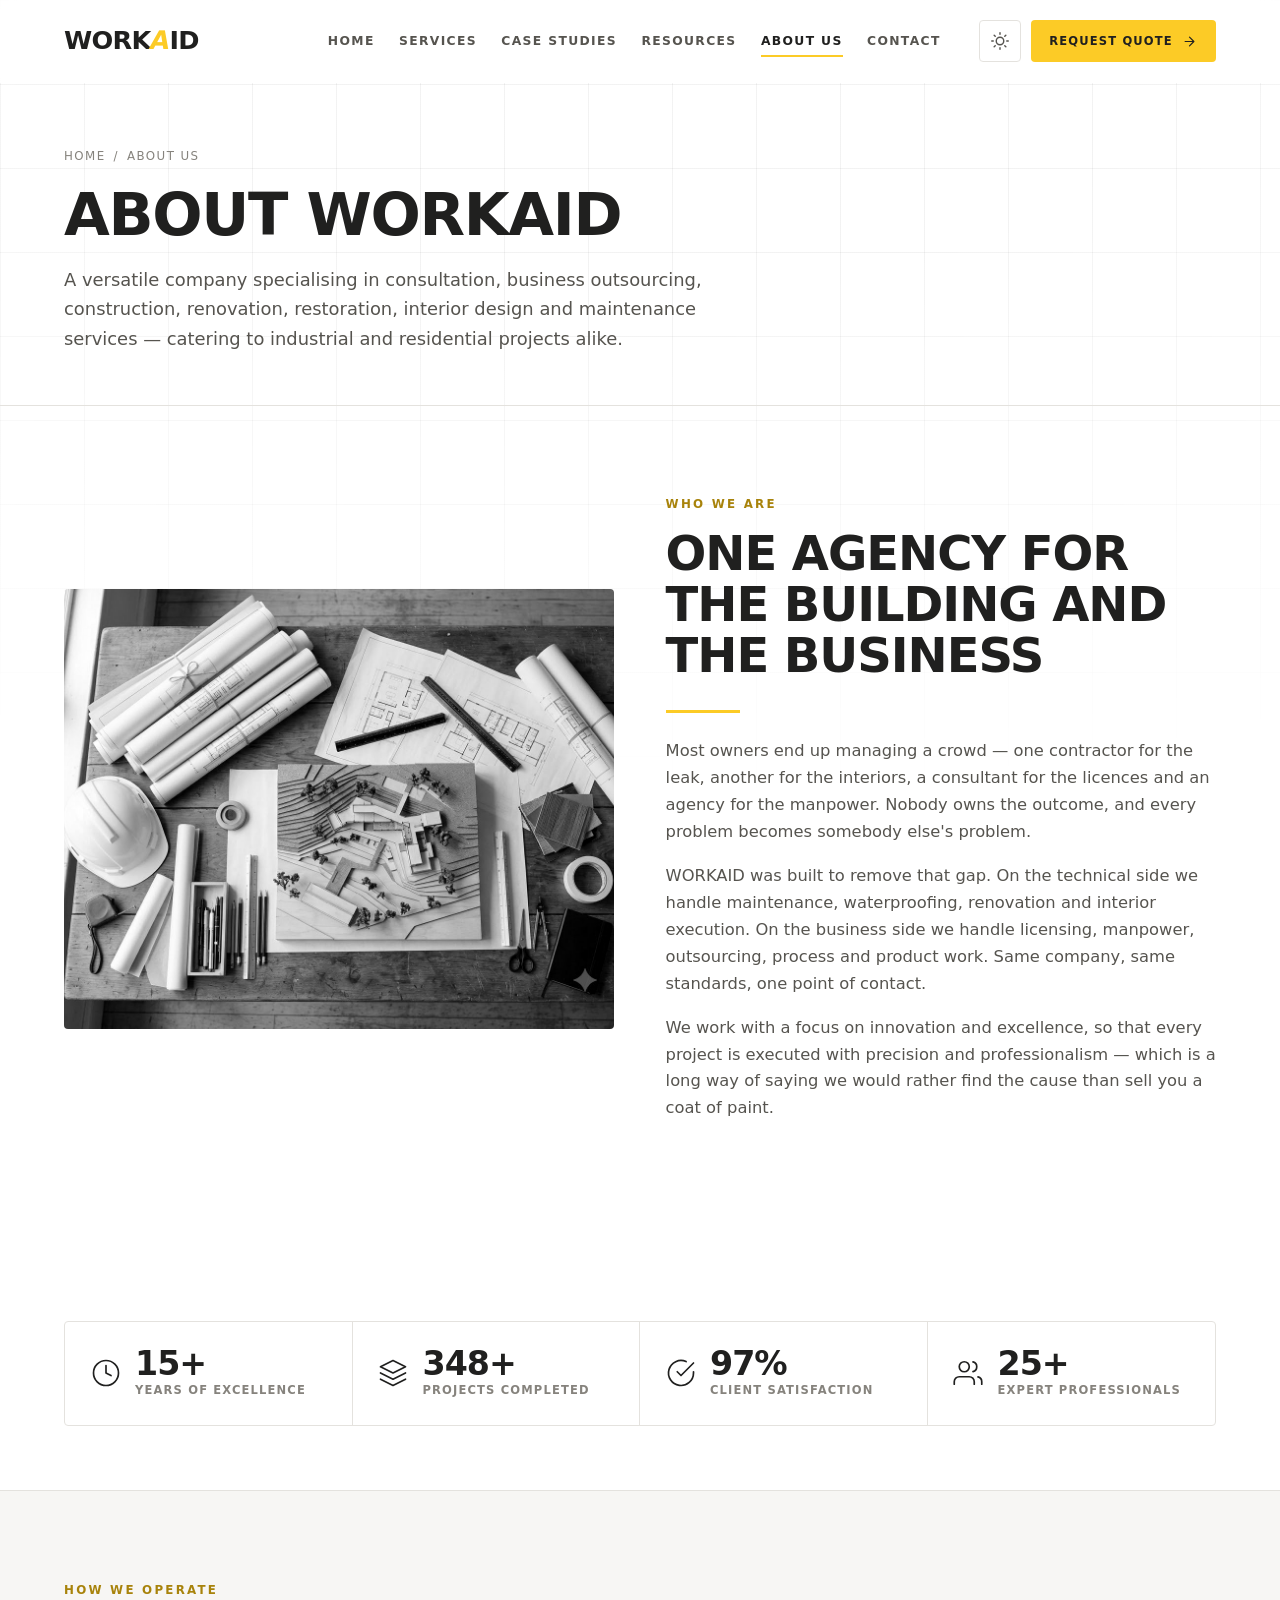
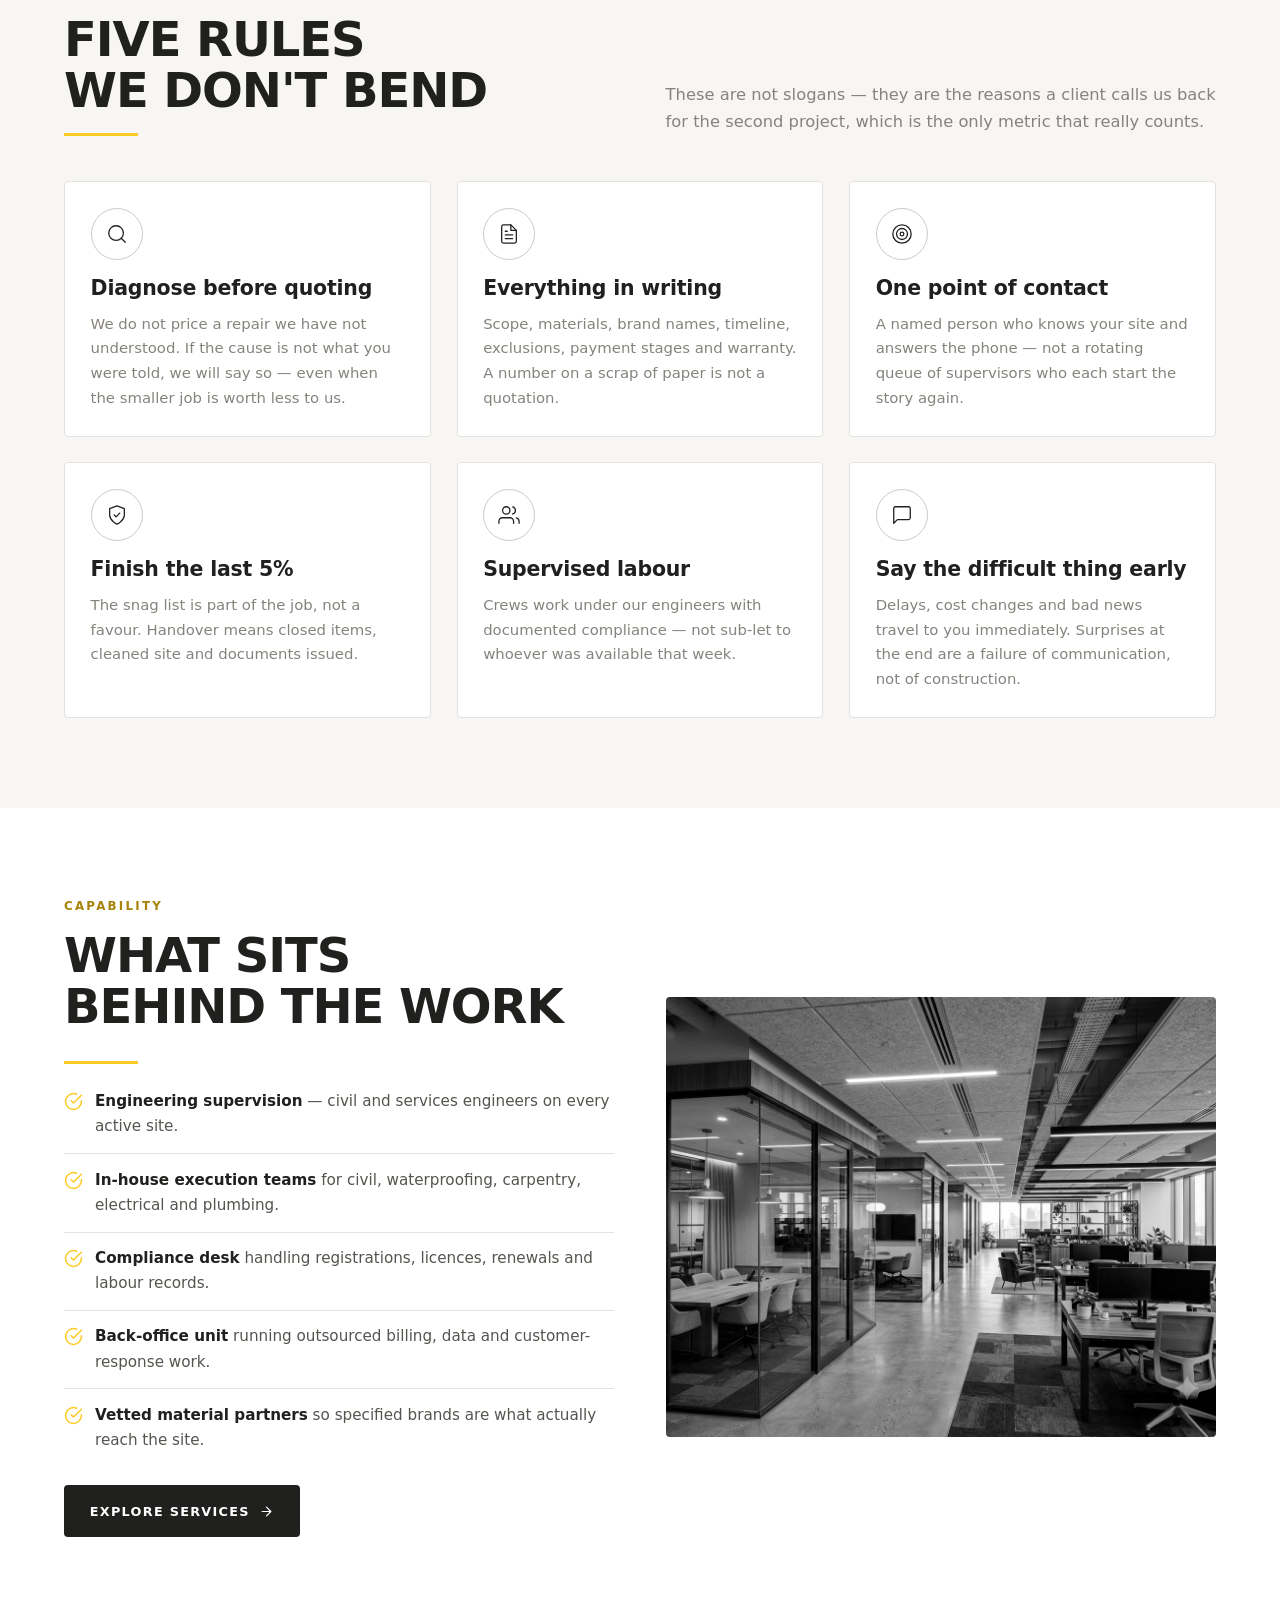
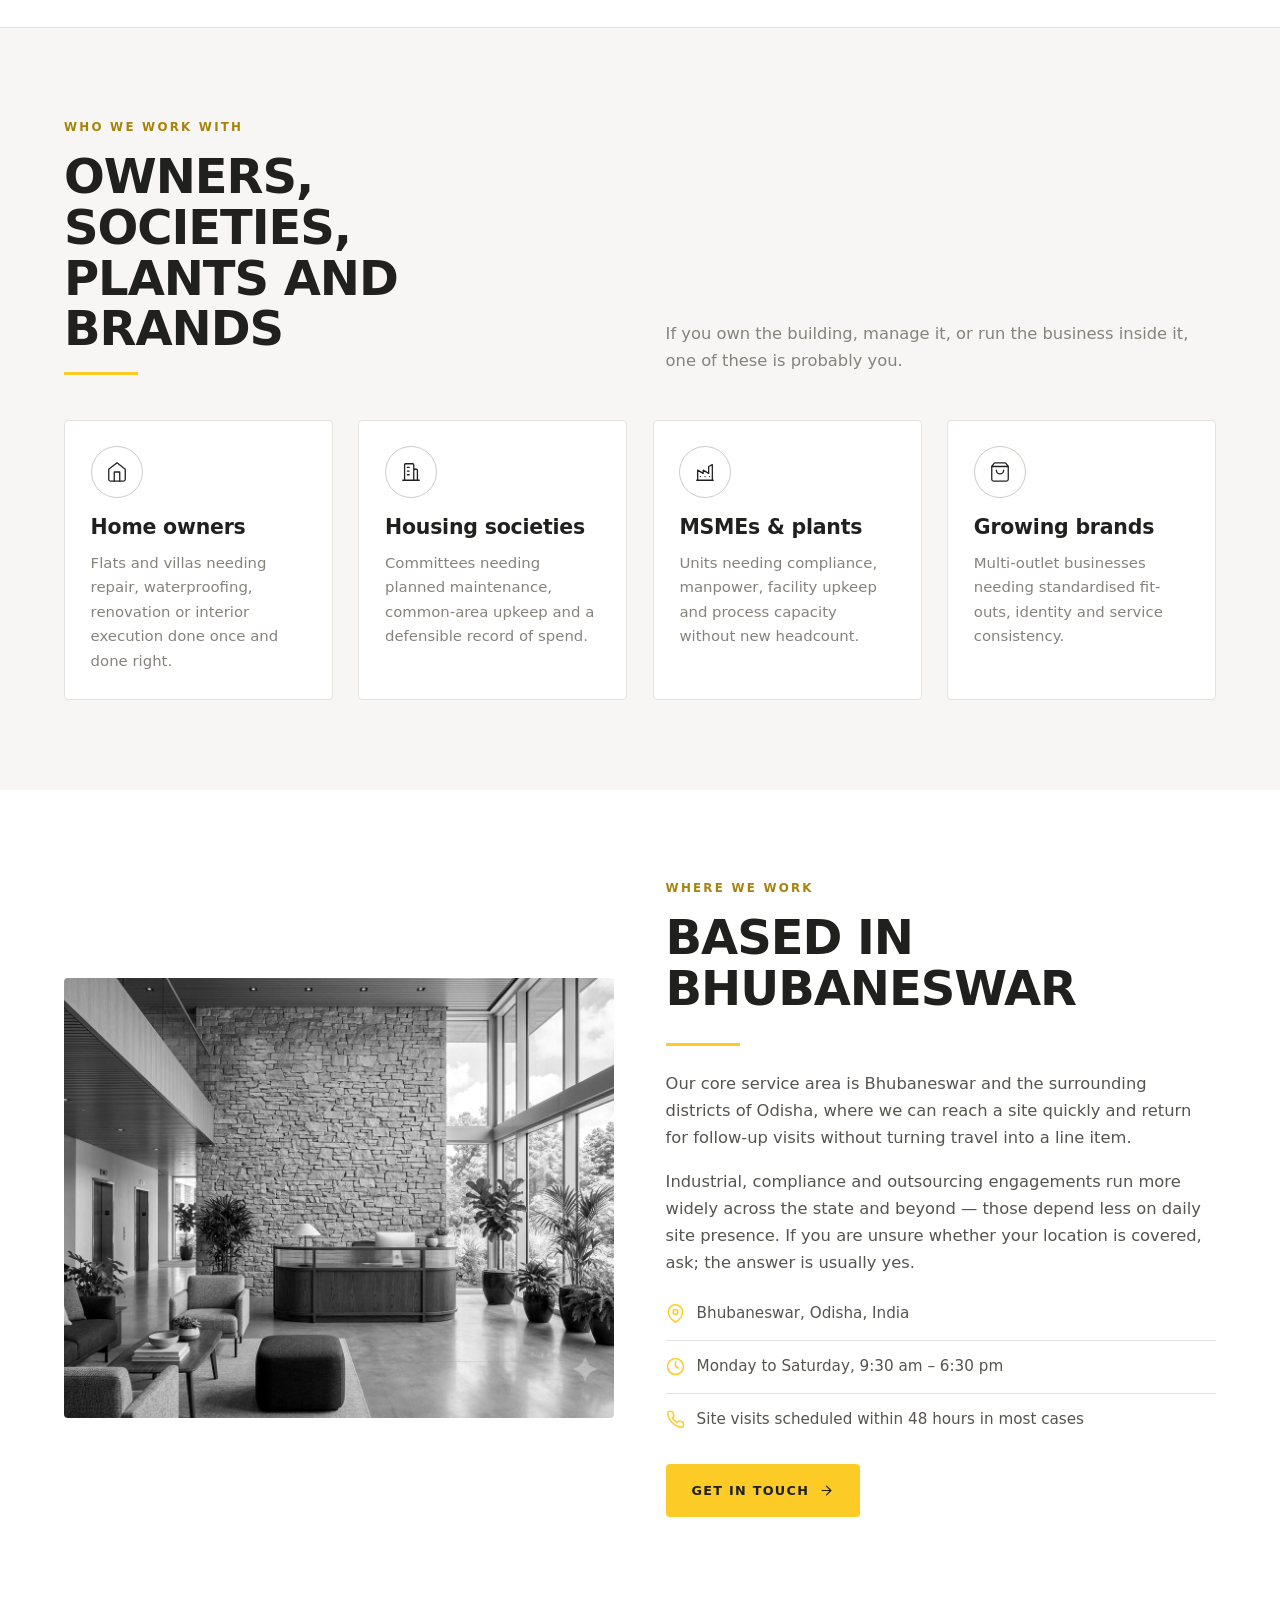
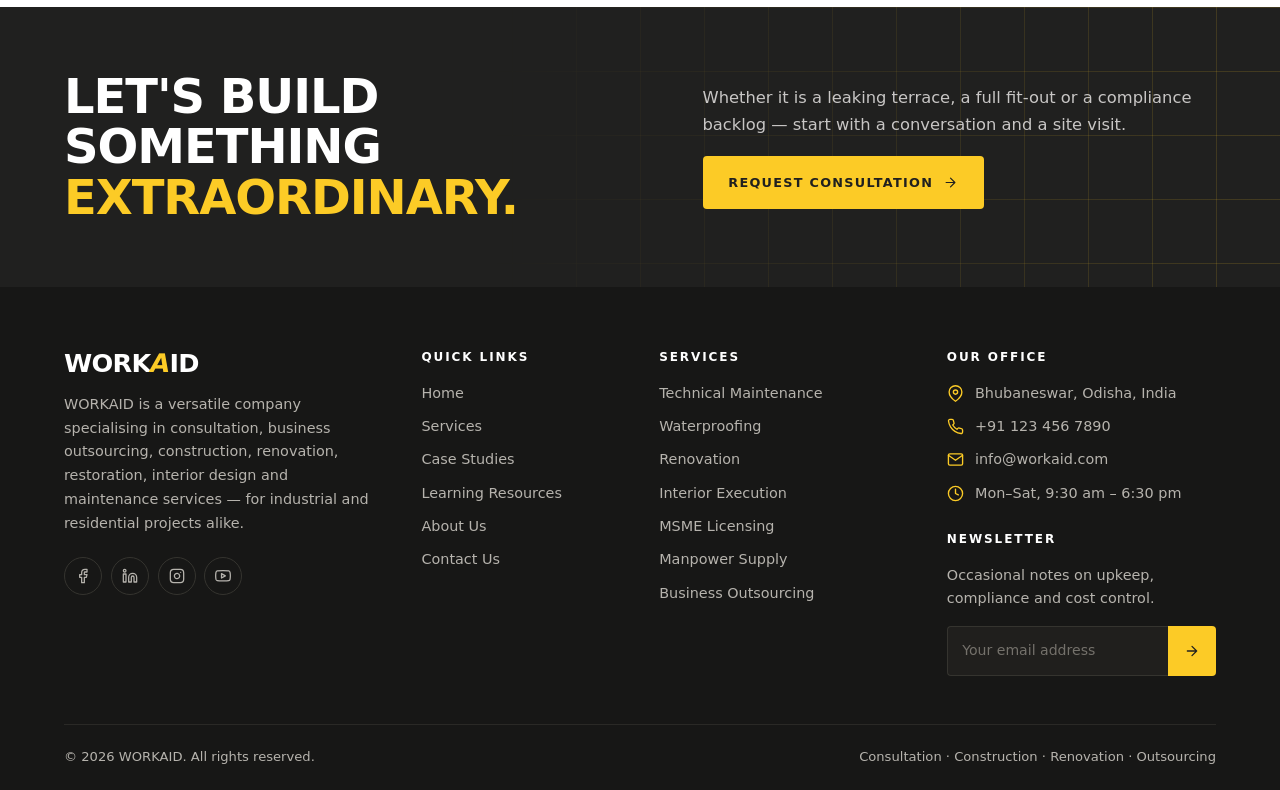
==== commit e070c120: "Show all content when JavaScript is unavailable Scroll reveals start at opacity 0 and are switched o" ====
--- a/about.html
+++ b/about.html
@@ -8,6 +8,11 @@
 <meta name="theme-color" content="#ffffff">
 <link rel="icon" href="data:image/svg+xml,%3Csvg xmlns='http://www.w3.org/2000/svg' viewBox='0 0 32 32'%3E%3Crect width='32' height='32' fill='%2320201F'/%3E%3Cpath d='M14 6h5l-6 20h-5z' fill='%23FCCB26'/%3E%3C/svg%3E">
 <link rel="stylesheet" href="assets/css/style.css">
+<noscript><style>
+/* Scroll reveals start at opacity 0 and are switched on by JS. With no JS
+   the page would render blank, so show everything immediately instead. */
+.reveal{opacity:1!important;transform:none!important}
+</style></noscript>
 <script>
 (function(){try{var t=localStorage.getItem('workaid-theme');if(t==='dark'||t==='light'){document.documentElement.setAttribute('data-theme',t);}}catch(e){}})();
 </script>
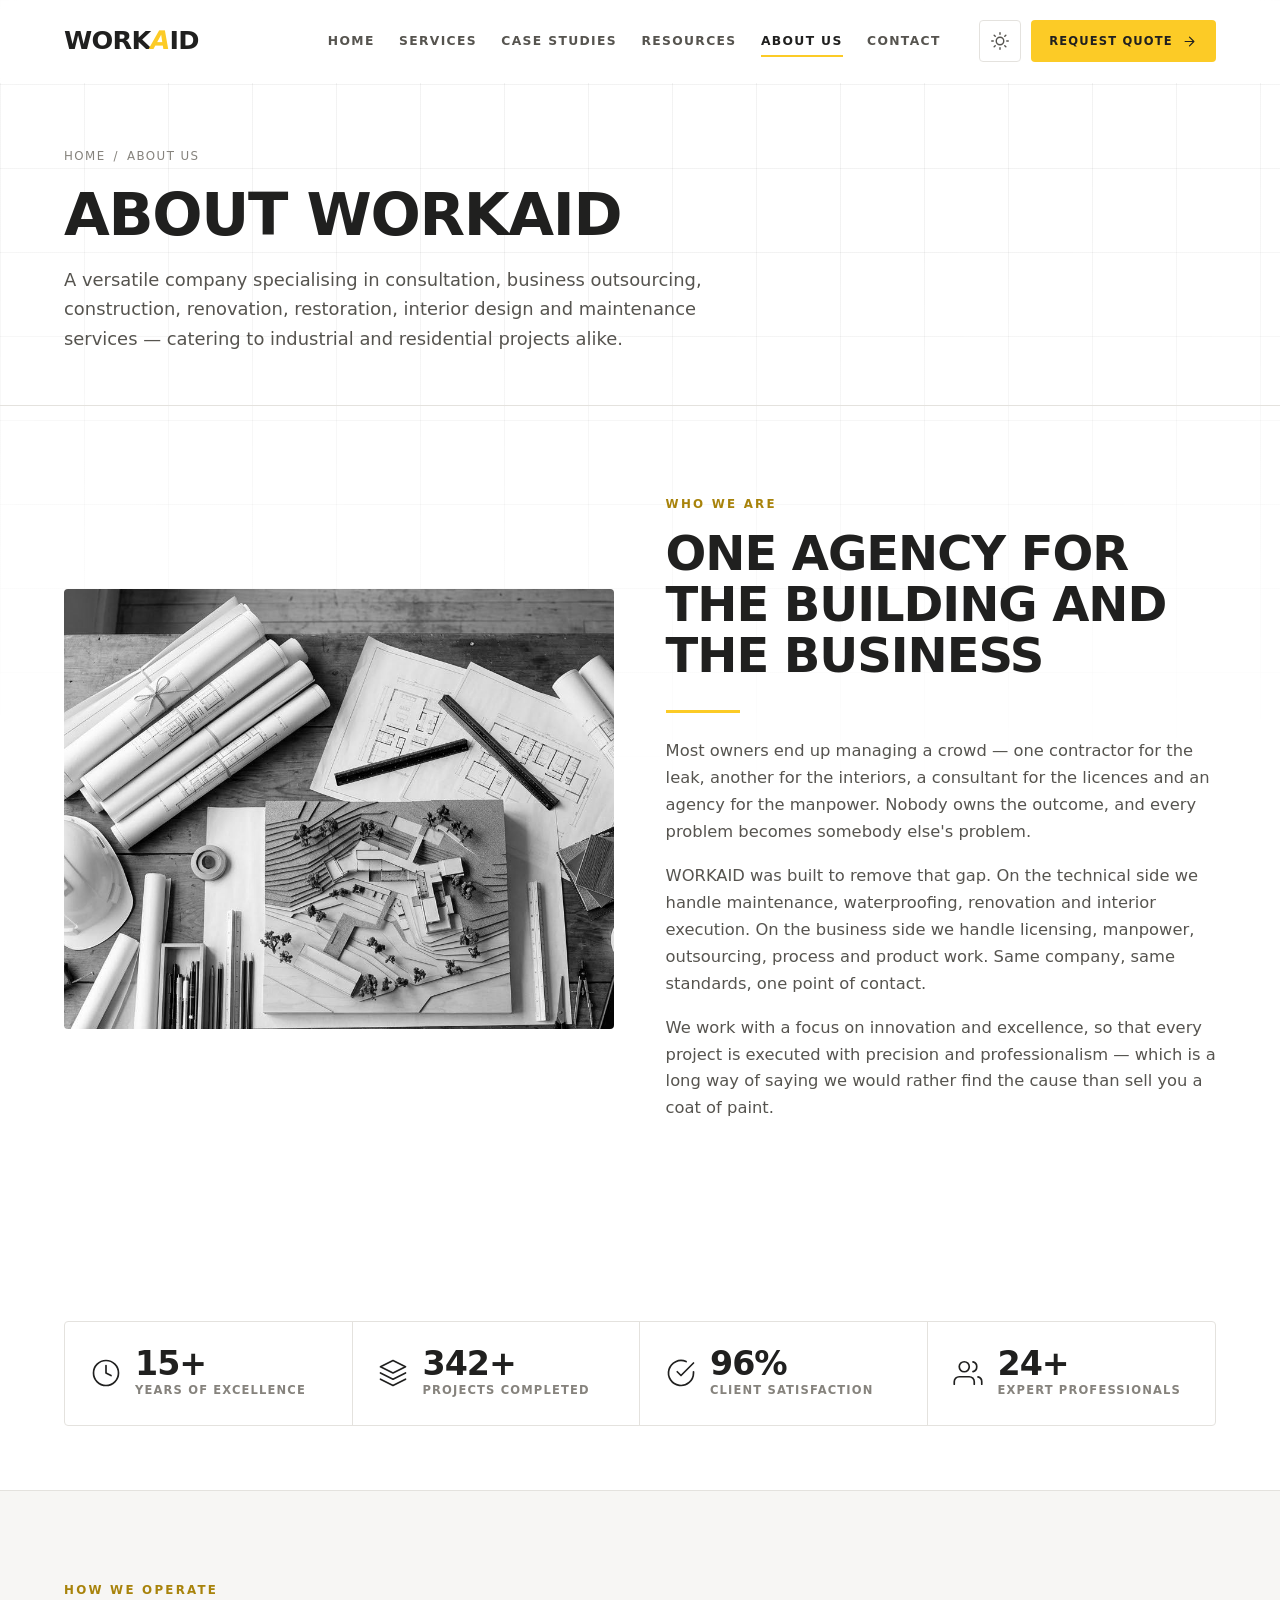
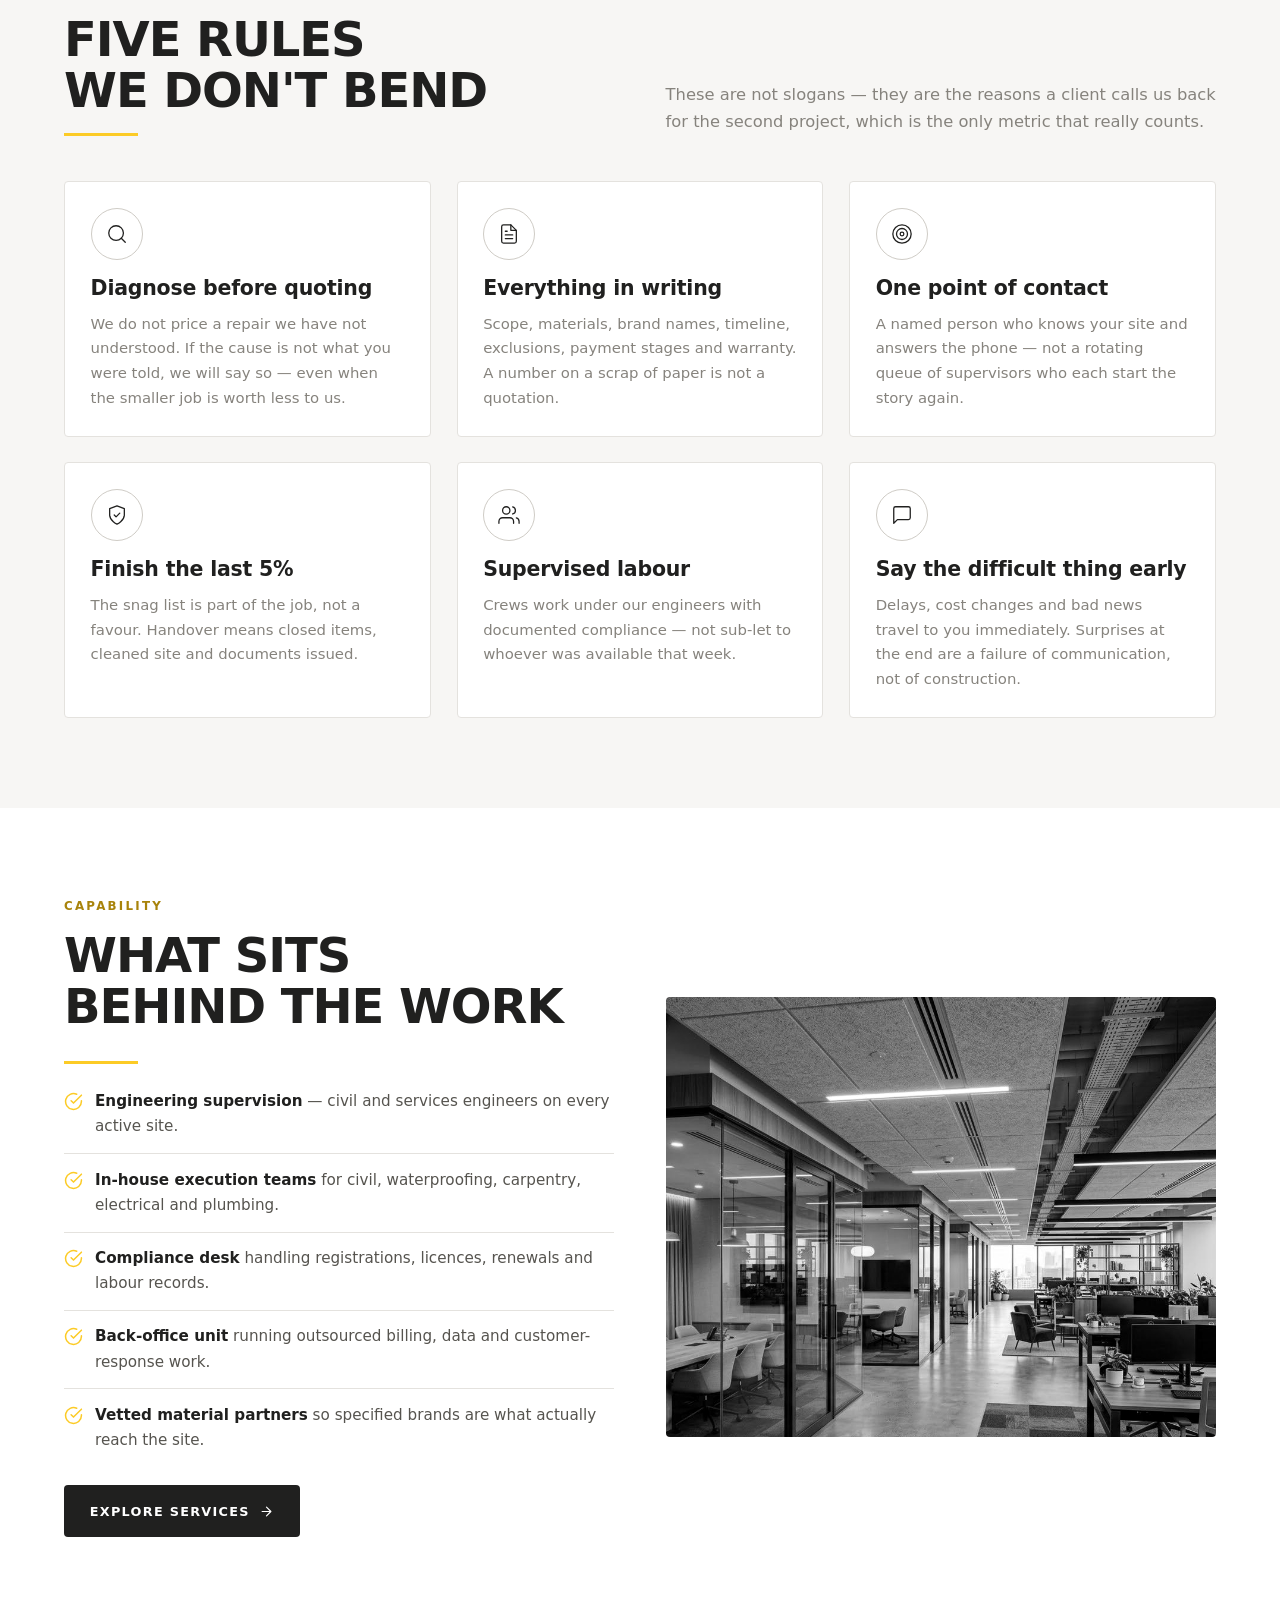
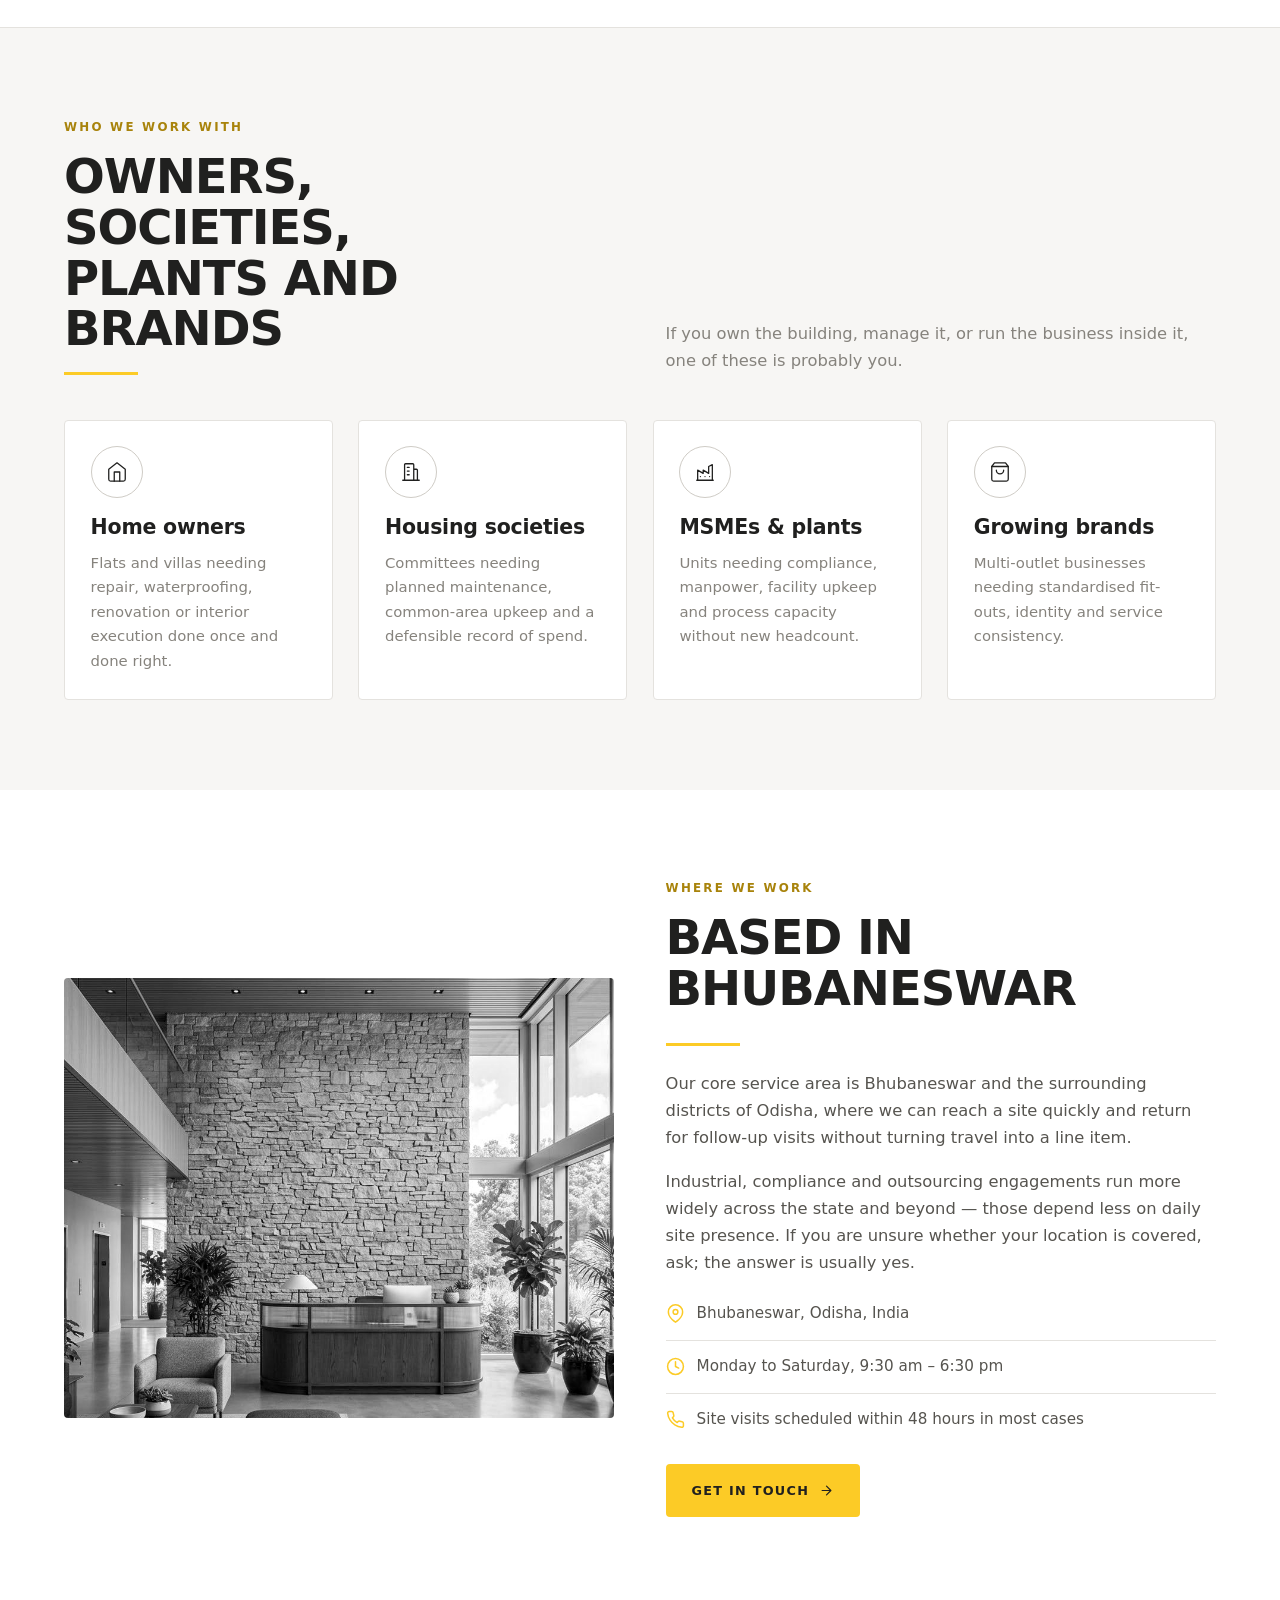
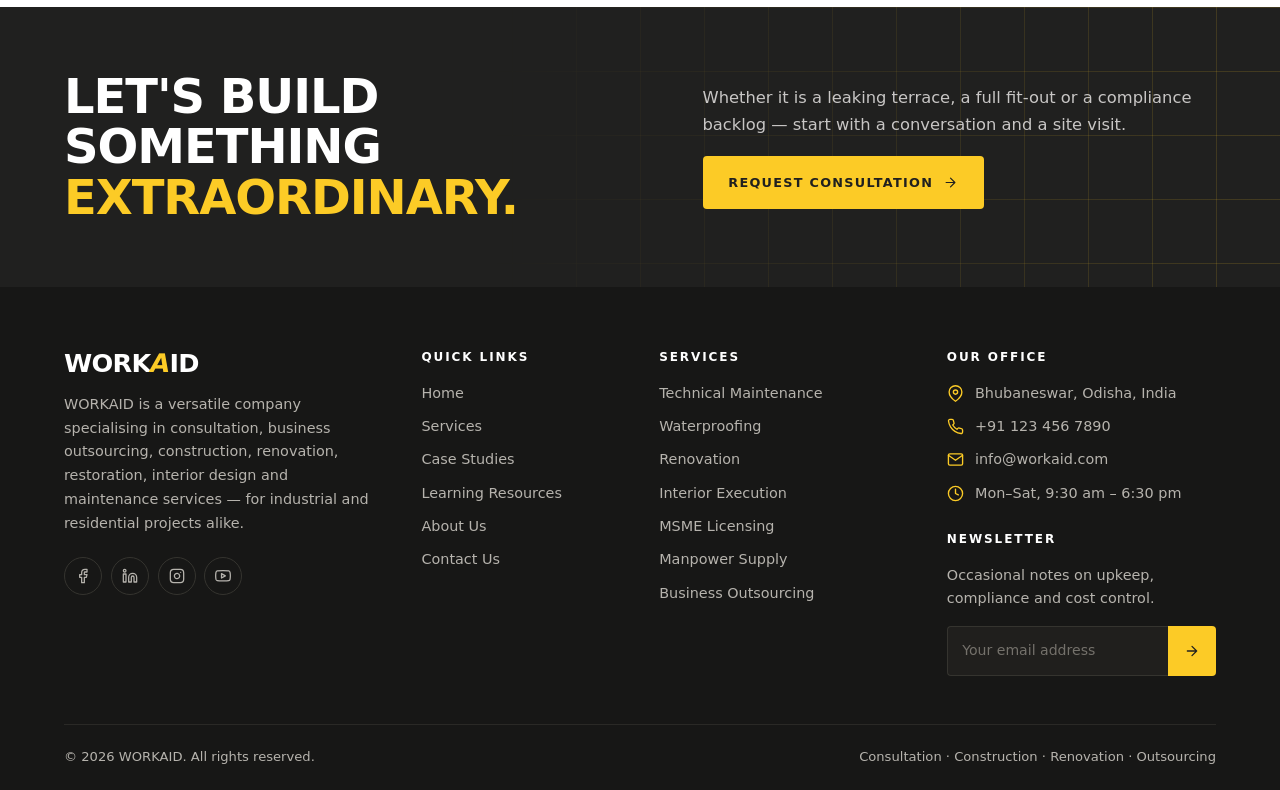
==== commit b2a5f0fe: "Crop the generator watermark off every image Every frame arrived with the image tool's sparkle stamp" ====
--- a/about.html
+++ b/about.html
@@ -64,7 +64,7 @@
     <div class="wrap">
       <div class="split">
         <div class="media reveal">
-          <img src="assets/img/about-hero.jpg" alt="The WORKAID team on site" width="1400" height="900" loading="lazy">
+          <img src="assets/img/about-hero.jpg" alt="The WORKAID team on site" width="1200" height="741" loading="lazy">
         </div>
         <div class="reveal">
           <span class="eyebrow">Who we are</span>
@@ -181,7 +181,7 @@
           <a class="btn btn--ink" href="services.html" style="margin-top:2rem">Explore services <svg class="ico"><use href="#i-arrow-right"></use></svg></a>
         </div>
         <div class="media reveal">
-          <img src="assets/img/about-story.jpg" alt="WORKAID execution team at work" width="1000" height="800" loading="lazy">
+          <img src="assets/img/about-story.jpg" alt="WORKAID execution team at work" width="1200" height="741" loading="lazy">
         </div>
       </div>
     </div>
@@ -230,7 +230,7 @@
     <div class="wrap">
       <div class="split">
         <div class="media reveal">
-          <img src="assets/img/contact-office.jpg" alt="WORKAID office in Bhubaneswar" width="1000" height="700" loading="lazy">
+          <img src="assets/img/contact-office.jpg" alt="WORKAID office in Bhubaneswar" width="1200" height="741" loading="lazy">
         </div>
         <div class="reveal">
           <span class="eyebrow">Where we work</span>
--- a/assets/css/style.css
+++ b/assets/css/style.css
@@ -381,63 +381,144 @@
 .media--ratio-16x9 { aspect-ratio: 16 / 9; }
 
 /* ---------- 7. Hero --------------------------------------------------- */
-.hero { padding-block: clamp(2.25rem, 4.5vw, 4.25rem) clamp(2.5rem, 5vw, 4.5rem); }
+.hero {
+  position: relative;
+  padding-block: clamp(2rem, 4vw, 3.5rem) clamp(2.5rem, 5vw, 4.5rem);
+}
+
+/* A second pass of the drafting grid, so it actually reads behind the hero
+   rather than being a barely-there texture. */
+.hero::before {
+  content: "";
+  position: absolute;
+  inset: 0;
+  pointer-events: none;
+  background-image:
+    linear-gradient(to right, var(--grid) 1px, transparent 1px),
+    linear-gradient(to bottom, var(--grid) 1px, transparent 1px);
+  background-size: 84px 84px;
+  mask-image: linear-gradient(to bottom, #000 45%, transparent 92%);
+  -webkit-mask-image: linear-gradient(to bottom, #000 45%, transparent 92%);
+}
+.hero .wrap { position: relative; z-index: 1; }
 
 .hero-grid {
   display: grid;
-  grid-template-columns: minmax(0, 1.02fr) minmax(0, 1fr);
-  gap: clamp(1.75rem, 4vw, 4rem);
+  grid-template-columns: minmax(0, 1.05fr) minmax(0, 1fr);
+  gap: clamp(1.75rem, 4vw, 3.75rem);
   align-items: center;
 }
 
+.hero .eyebrow {
+  display: inline-flex;
+  align-items: center;
+  gap: .5rem;
+  padding: .4rem .8rem .4rem .6rem;
+  border: 1px solid var(--line);
+  border-radius: 100px;
+  background: var(--surface);
+  margin-bottom: 1.4rem;
+}
+.hero .eyebrow svg { width: 14px; height: 14px; color: var(--accent); }
+
+.hero h1 { margin-bottom: .28em; }
+.hero h1 em { font-style: normal; color: var(--accent); }
+
 .hero-kicker {
-  font-size: clamp(1rem, 1.4vw, 1.22rem);
-  line-height: 1.45;
+  font-size: clamp(1rem, 1.4vw, 1.15rem);
+  line-height: 1.55;
   color: var(--ink-soft);
-  max-width: 30ch;
-  margin-bottom: clamp(1.25rem, 2.5vw, 2rem);
-}
-
-.hero h1 { margin-bottom: .12em; }
-.hero h1 .thin {
-  display: block;
-  font-size: .53em;
-  font-weight: 400;
-  text-transform: none;
-  letter-spacing: -.02em;
-  color: var(--ink);
-  line-height: 1.14;
-  margin-top: .3em;
-}
-.hero h1 .thin em { font-style: normal; color: var(--accent); }
+  max-width: 46ch;
+  margin: 0;
+}
+
+/* Capability chips — the twelve services compressed into a scannable row. */
+.hero-chips {
+  display: flex;
+  flex-wrap: wrap;
+  gap: .5rem;
+  list-style: none;
+  margin: clamp(1.25rem, 2.5vw, 1.75rem) 0 0;
+  padding: 0;
+}
+.hero-chips li {
+  display: inline-flex;
+  align-items: center;
+  gap: .45rem;
+  padding: .48rem .85rem;
+  border: 1px solid var(--line);
+  border-radius: 100px;
+  background: var(--surface);
+  font-size: .74rem;
+  font-weight: 700;
+  letter-spacing: .07em;
+  text-transform: uppercase;
+  color: var(--ink-soft);
+  transition: border-color .25s var(--ease), color .25s var(--ease);
+}
+.hero-chips li:hover { border-color: var(--accent); color: var(--ink); }
+.hero-chips svg { width: 14px; height: 14px; color: var(--accent); }
 
 .hero-actions {
   display: flex;
   flex-wrap: wrap;
   gap: .75rem;
-  margin-top: clamp(1.5rem, 3vw, 2.4rem);
-}
-
-.hero-media {
+  margin-top: clamp(1.5rem, 3vw, 2.25rem);
+}
+
+/* Photo mosaic — one lead frame plus two supporting sectors. */
+.hero-mosaic {
   position: relative;
-  aspect-ratio: 4 / 3.35;
-  border-radius: var(--radius);
-  overflow: hidden;
-  box-shadow: var(--shadow-lg);
-}
-.hero-media .badge {
+  display: grid;
+  grid-template-columns: minmax(0, 1.32fr) minmax(0, 1fr);
+  grid-template-rows: repeat(2, minmax(0, 1fr));
+  gap: 10px;
+  aspect-ratio: 1 / 1.04;
+}
+.hm { position: relative; display: block; box-shadow: var(--shadow); }
+.hm--lead { grid-row: span 2; }
+.hm img { width: 100%; height: 100%; object-fit: cover; }
+
+.hm-tag {
   position: absolute;
-  left: 0; bottom: 0;
-  display: flex;
-  align-items: center;
-  gap: .55rem;
+  left: 10px; bottom: 10px;
+  padding: .34rem .7rem;
+  background: rgba(18, 18, 17, .74);
+  backdrop-filter: blur(5px);
+  -webkit-backdrop-filter: blur(5px);
+  color: #fff;
+  border-radius: 2px;
+  font-size: .64rem;
+  font-weight: 700;
+  letter-spacing: .13em;
+  text-transform: uppercase;
+}
+
+/* Sits in the gutter on the left edge of the lead frame. Anchored well clear of
+   the tile captions, which live along the bottom of each frame. */
+.hm-badge {
+  position: absolute;
+  left: -22px;
+  bottom: 28%;
+  z-index: 2;
+  max-width: 196px;
+  padding: .95rem 1.2rem;
   background: var(--accent);
   color: var(--accent-ink);
-  padding: .8rem 1.2rem;
-  font-size: .72rem;
-  font-weight: 700;
-  letter-spacing: .13em;
-  text-transform: uppercase;
+  border-radius: var(--radius);
+  box-shadow: var(--shadow-lg);
+  font-size: .7rem;
+  font-weight: 700;
+  letter-spacing: .09em;
+  text-transform: uppercase;
+  line-height: 1.4;
+}
+.hm-badge b {
+  display: block;
+  font-size: 1.9rem;
+  line-height: 1;
+  letter-spacing: -.035em;
+  margin-bottom: .2rem;
 }
 
 /* Stat strip ------------------------------------------------------- */
@@ -512,6 +593,17 @@
   color: var(--accent);
   margin-bottom: .7rem;
 }
+
+/* The "call us now" half of the triage pair — weighted so the eye lands on it
+   first without shouting. */
+.card--urgent {
+  border-left: 3px solid var(--accent);
+  background: linear-gradient(120deg, rgba(252, 234, 80, .1), transparent 55%);
+}
+[data-theme="dark"] .card--urgent {
+  background: linear-gradient(120deg, rgba(252, 203, 38, .09), transparent 55%);
+}
+.card--urgent .card-num { color: var(--ink); }
 
 /* Checklist ---------------------------------------------------------- */
 .checks { list-style: none; margin: 0; padding: 0; display: grid; gap: .85rem; }
@@ -952,7 +1044,9 @@
     grid-template-columns: minmax(0, 1fr);
   }
   .sec-head { align-items: start; gap: 1rem; }
-  .split .media, .hero-media { order: -1; }
+  .split .media, .hero-mosaic { order: -1; }
+  .hero-mosaic { aspect-ratio: 3 / 2; }
+  .hm-badge { left: auto; right: 10px; top: 10px; bottom: auto; }
   .split--media-last .media { order: 0; }
   .quote-media { min-height: 220px; aspect-ratio: 16 / 9; }
   .stats { grid-template-columns: repeat(2, minmax(0, 1fr)); }
@@ -969,6 +1063,9 @@
   .step::after { display: none; }
   .footer-grid { grid-template-columns: minmax(0, 1fr); }
   .hero-actions .btn { flex: 1 1 100%; justify-content: center; }
+  .hero-mosaic { aspect-ratio: 4 / 3; gap: 7px; }
+  .hm-badge { font-size: .62rem; padding: .7rem .85rem; }
+  .hm-badge b { font-size: 1.45rem; }
   .stats { grid-template-columns: minmax(0, 1fr); }
   .stat { border-right: 0; border-bottom: 1px solid var(--line); }
   .stat:last-child { border-bottom: 0; }
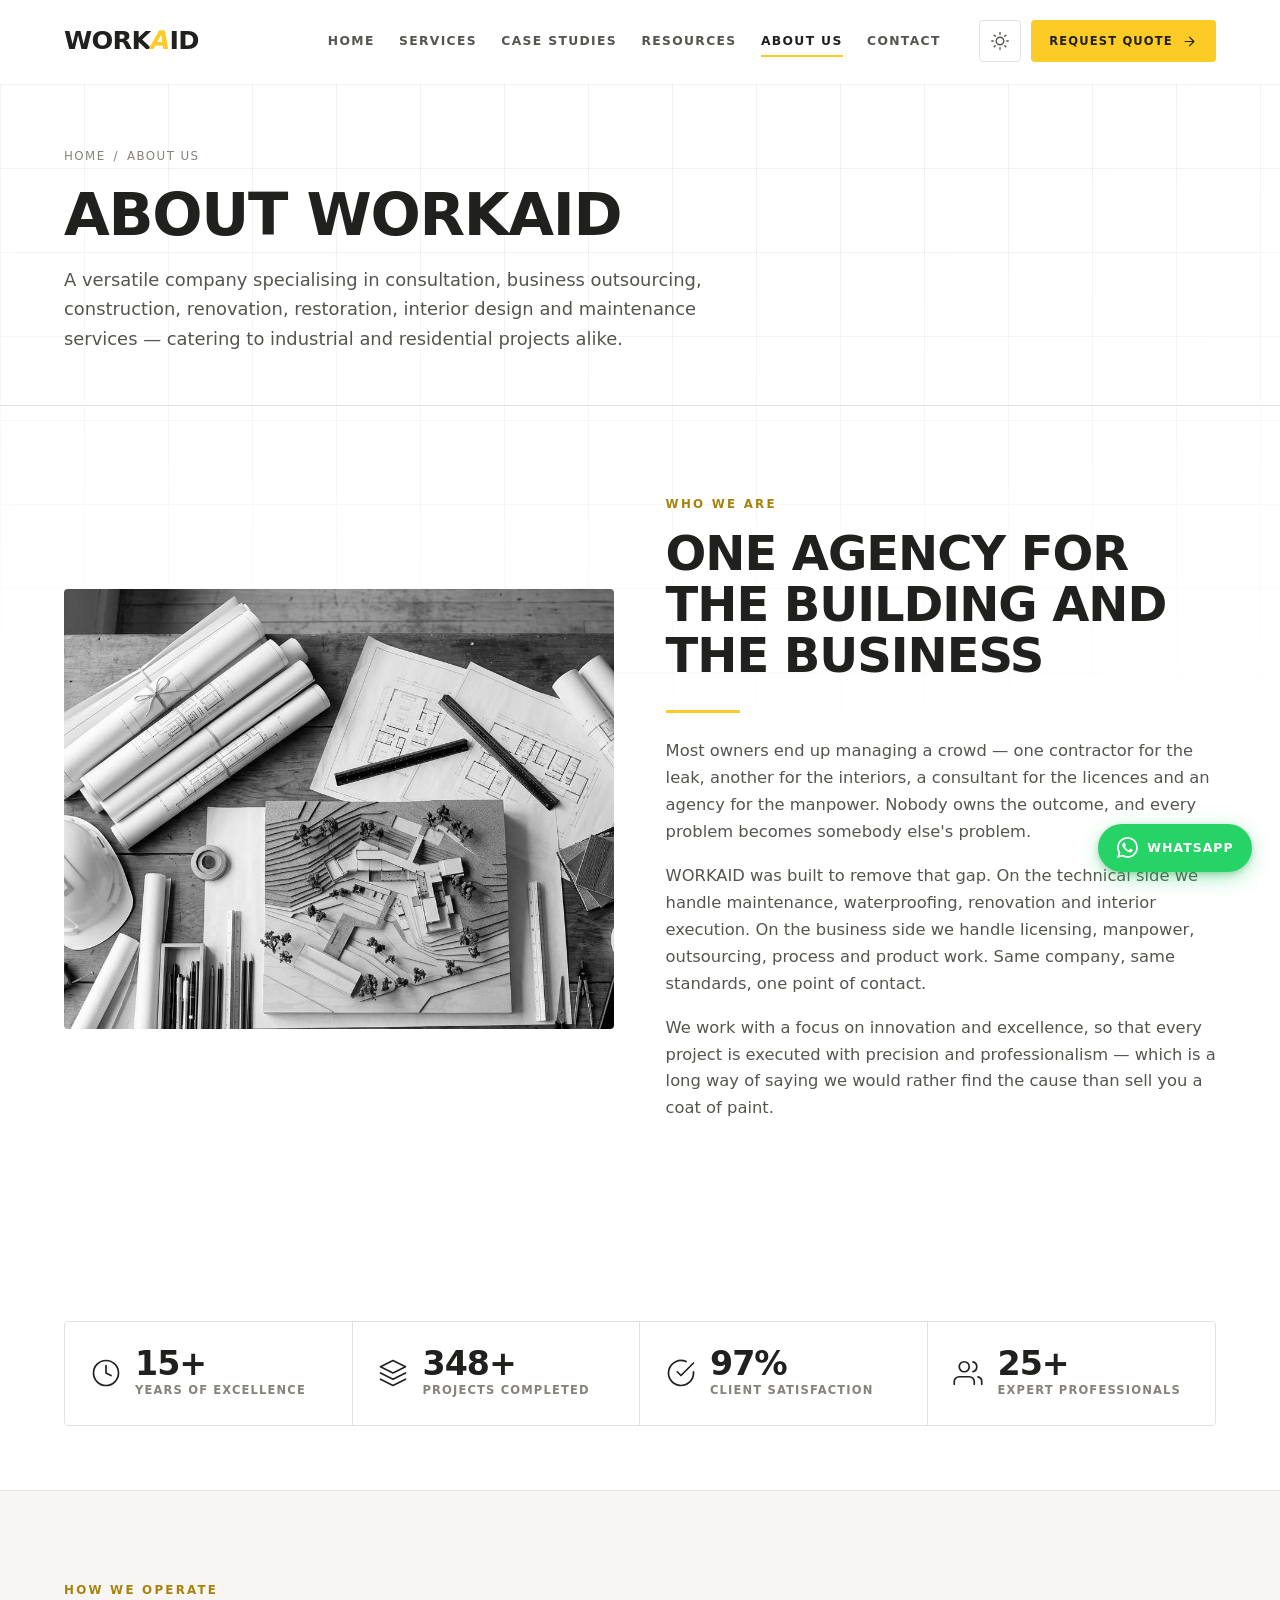
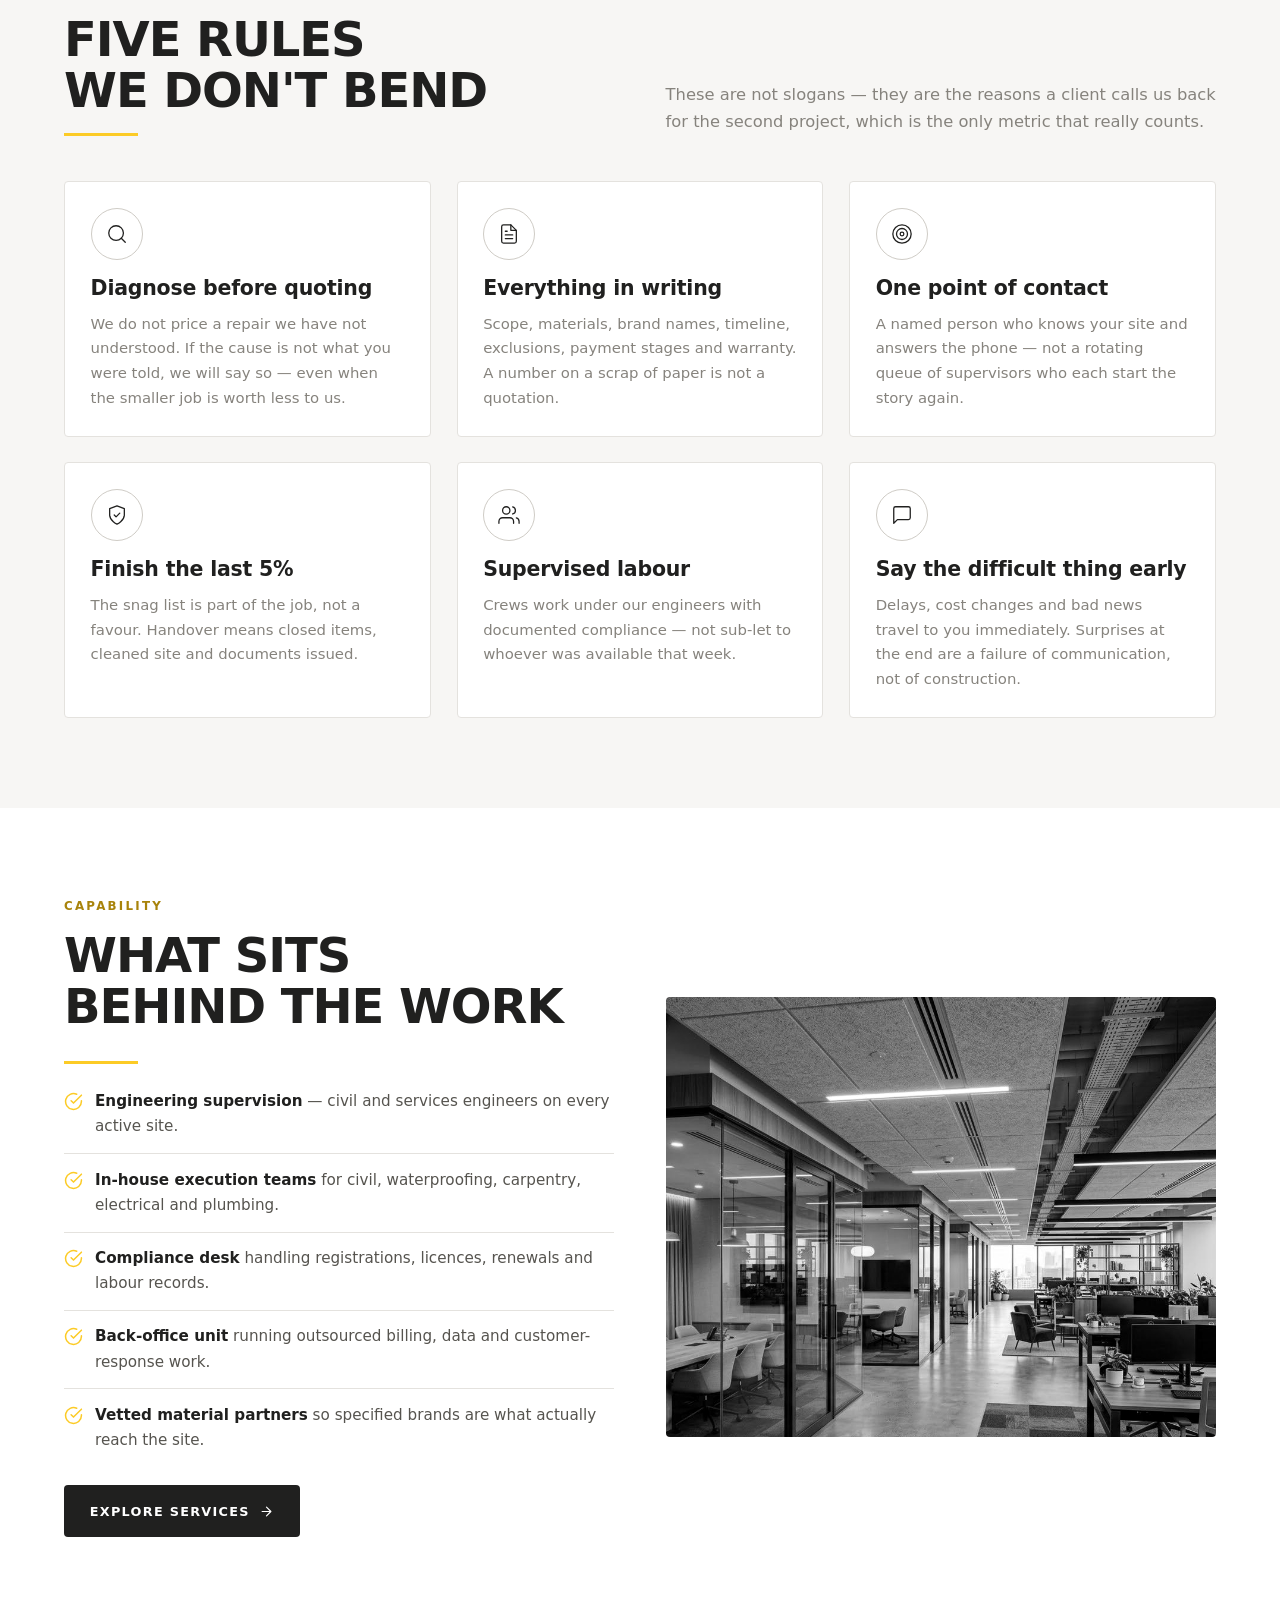
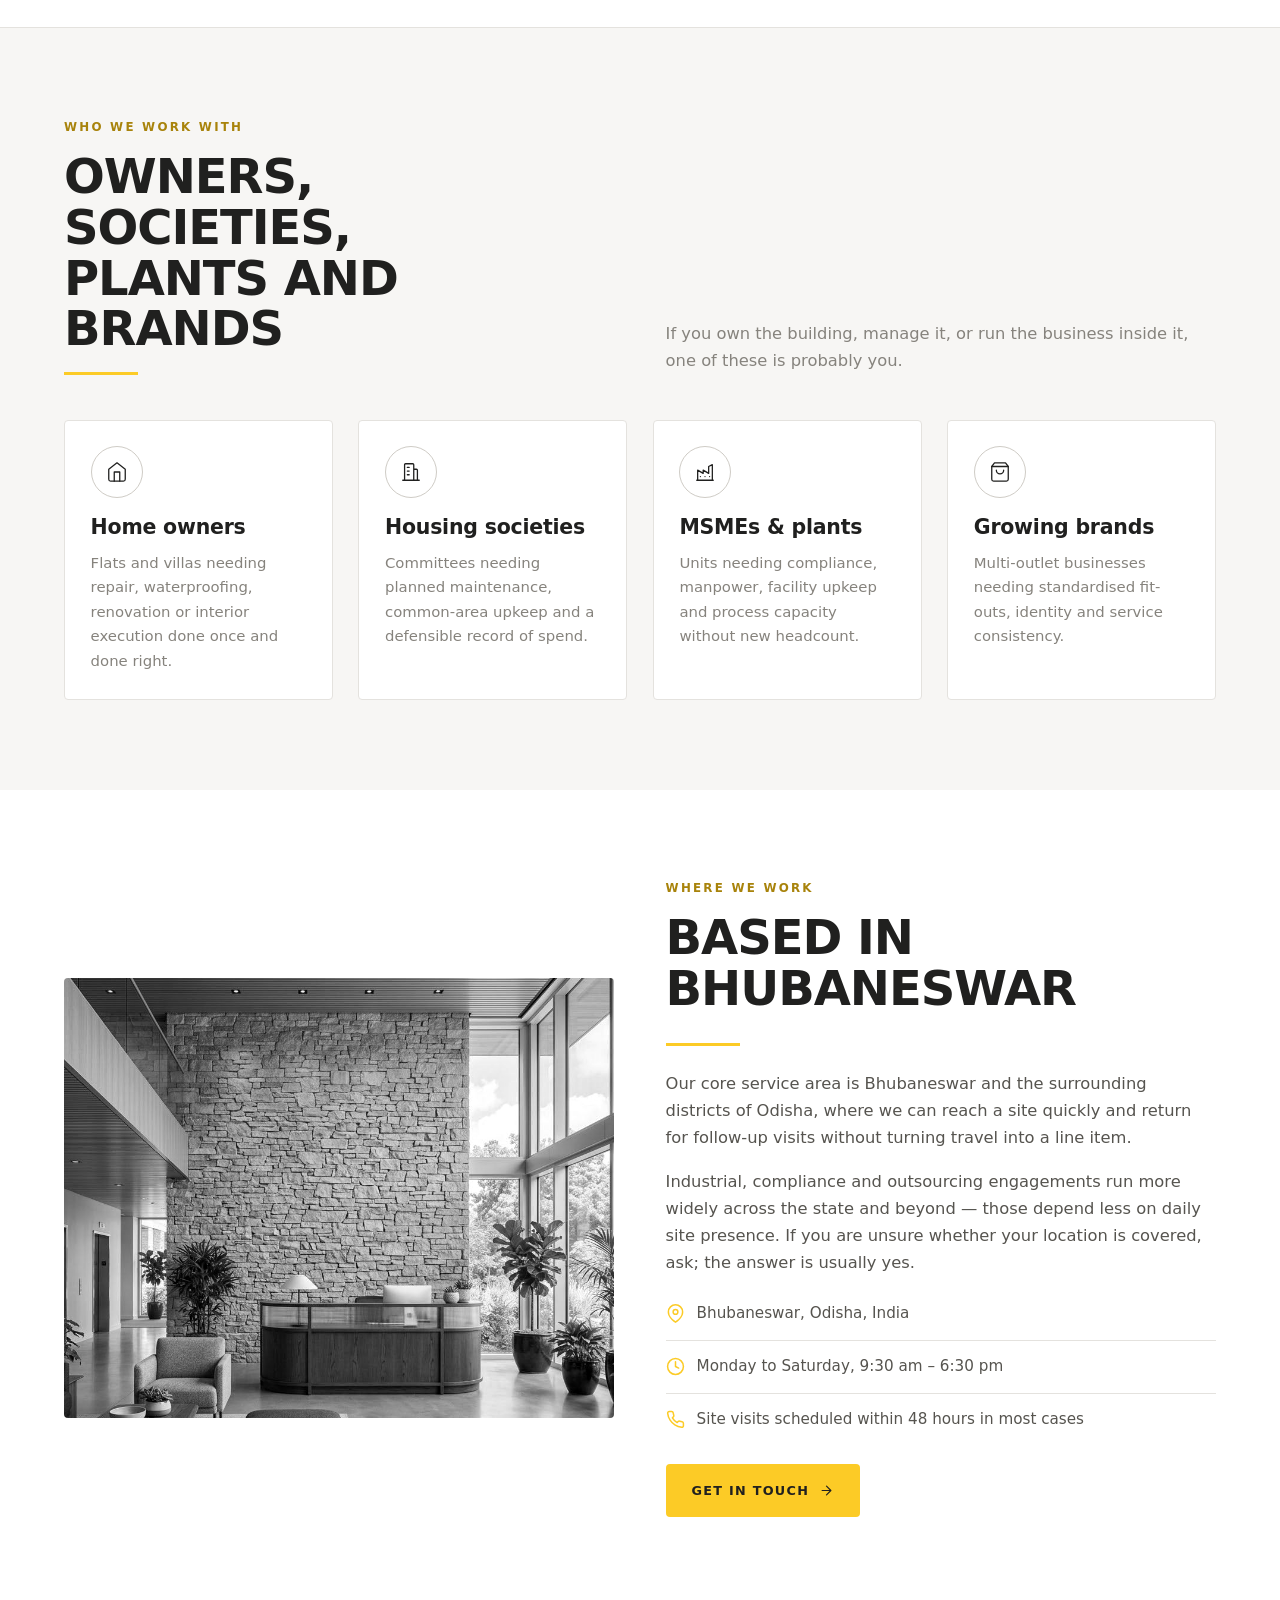
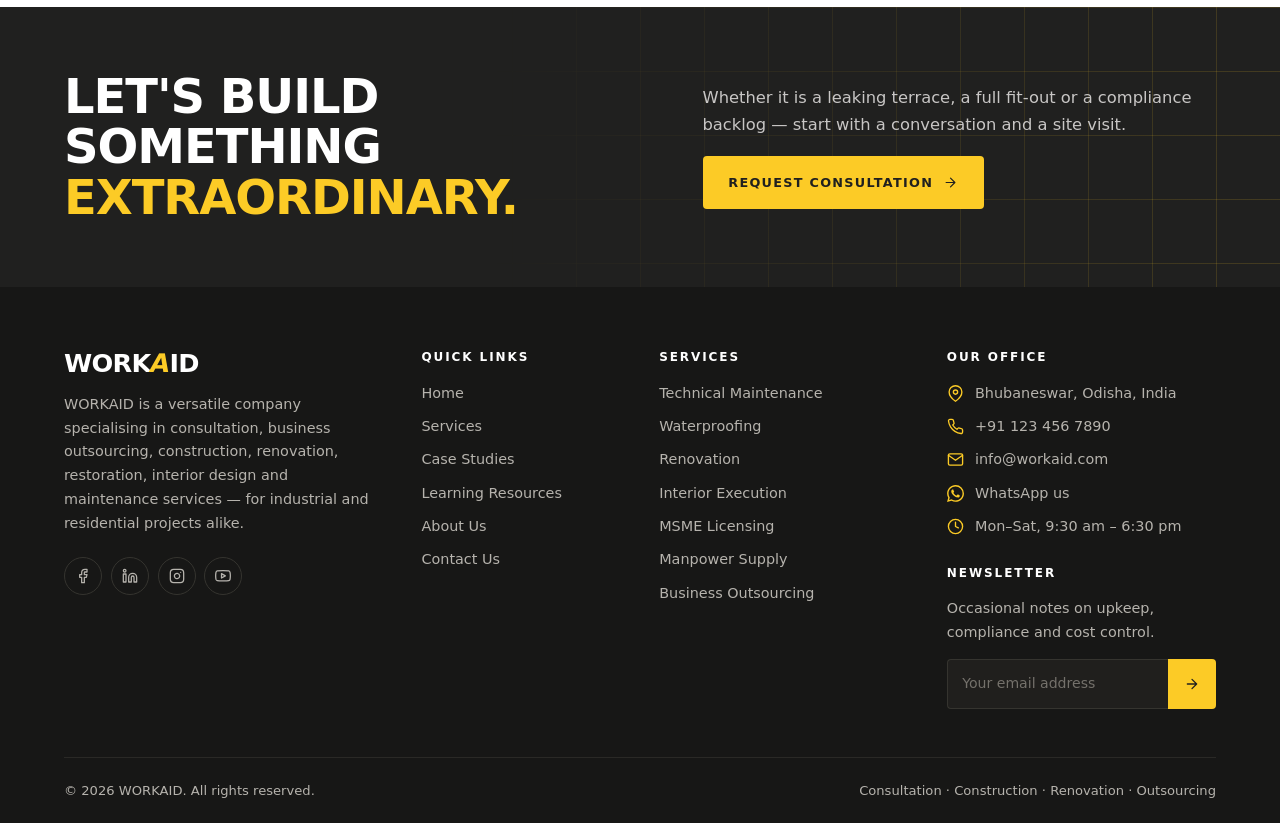
==== commit c77e165a: "Make the contact form actually deliver, and add WhatsApp GitHub Pages cannot receive a POST, so the " ====
--- a/about.html
+++ b/about.html
@@ -310,11 +310,16 @@
           <li><svg class="ico"><use href="#i-map-pin"></use></svg><span>Bhubaneswar, Odisha, India</span></li>
           <li><svg class="ico"><use href="#i-phone"></use></svg><a href="tel:+911234567890">+91 123 456 7890</a></li>
           <li><svg class="ico"><use href="#i-mail"></use></svg><a href="mailto:info@workaid.com">info@workaid.com</a></li>
+          <li><svg class="ico ico--fill"><use href="#i-whatsapp"></use></svg><a href="https://wa.me/911234567890" target="_blank" rel="noopener">WhatsApp us</a></li>
           <li><svg class="ico"><use href="#i-clock"></use></svg><span>Mon–Sat, 9:30 am – 6:30 pm</span></li>
         </ul>
         <h4 style="margin-top:1.75rem">Newsletter</h4>
         <p style="margin:0">Occasional notes on upkeep, compliance and cost control.</p>
-        <form class="newsletter" data-validate data-subject="Newsletter signup">
+        <form class="newsletter" action="https://formsubmit.co/info@workaid.com" method="POST" data-validate>
+          <input type="hidden" name="_subject" value="Newsletter signup — workaid.com">
+          <input type="hidden" name="_next" value="https://kosmosconnect.github.io/WorkAid/thank-you.html">
+          <input type="hidden" name="_captcha" value="false">
+          <input type="text" name="_honey" style="display:none" tabindex="-1" autocomplete="off" aria-hidden="true">
           <label class="field" style="flex:1;display:block">
             <span style="position:absolute;width:1px;height:1px;overflow:hidden;clip:rect(0 0 0 0)">Your email address</span>
             <input type="email" name="Email" placeholder="Your email address" required>
@@ -330,6 +335,13 @@
   </div>
 </footer>
 
+<!-- WhatsApp. Replace the number in href on all pages (see README). -->
+<a class="wa-fab" href="https://wa.me/911234567890?text=Hi%20WORKAID%2C%20I%20have%20a%20question%20about%20"
+   target="_blank" rel="noopener" aria-label="Message WORKAID on WhatsApp">
+  <svg class="ico ico--fill"><use href="#i-whatsapp"></use></svg>
+  <span class="wa-label">WhatsApp</span>
+</a>
+
 <script src="assets/js/main.js" defer></script>
 </body>
 </html>
--- a/assets/css/style.css
+++ b/assets/css/style.css
@@ -987,6 +987,38 @@
 .page-head h1 { font-size: clamp(2.1rem, 5vw, 3.7rem); margin-bottom: .3em; }
 .crumbs { display: flex; gap: .5rem; font-size: .74rem; letter-spacing: .12em; text-transform: uppercase; color: var(--muted); margin-bottom: 1.1rem; }
 .crumbs a:hover { color: var(--accent); }
+
+/* ---------- 18b. WhatsApp button ------------------------------------- */
+/* Fixed on every page. Someone photographing a damp ceiling wants to send that
+   photo, not fill in six fields — so this is the shortest path to a lead. */
+.wa-fab {
+  position: fixed;
+  right: clamp(1rem, 3vw, 1.75rem);
+  bottom: clamp(1rem, 3vw, 1.75rem);
+  z-index: 90;
+  display: inline-flex;
+  align-items: center;
+  gap: .6rem;
+  padding: .85rem 1.15rem;
+  background: #25d366;
+  color: #fff;
+  border-radius: 100px;
+  box-shadow: 0 6px 24px -6px rgba(37, 211, 102, .7), 0 2px 6px rgba(0, 0, 0, .18);
+  font-size: .78rem;
+  font-weight: 700;
+  letter-spacing: .08em;
+  text-transform: uppercase;
+  transition: transform .25s var(--ease), box-shadow .25s var(--ease);
+}
+.wa-fab:hover { transform: translateY(-2px); box-shadow: 0 10px 30px -8px rgba(37, 211, 102, .85); }
+.wa-fab svg { width: 21px; height: 21px; }
+
+/* Below the wide breakpoint it collapses to a circle so it never covers copy. */
+@media (max-width: 780px) {
+  .wa-fab { padding: 0; width: 54px; height: 54px; justify-content: center; }
+  .wa-fab .wa-label { display: none; }
+  .wa-fab svg { width: 26px; height: 26px; }
+}
 
 /* ---------- 19. Reveal animation ------------------------------------- */
 .reveal { opacity: 0; transform: translateY(22px); transition: opacity .65s var(--ease), transform .65s var(--ease); }
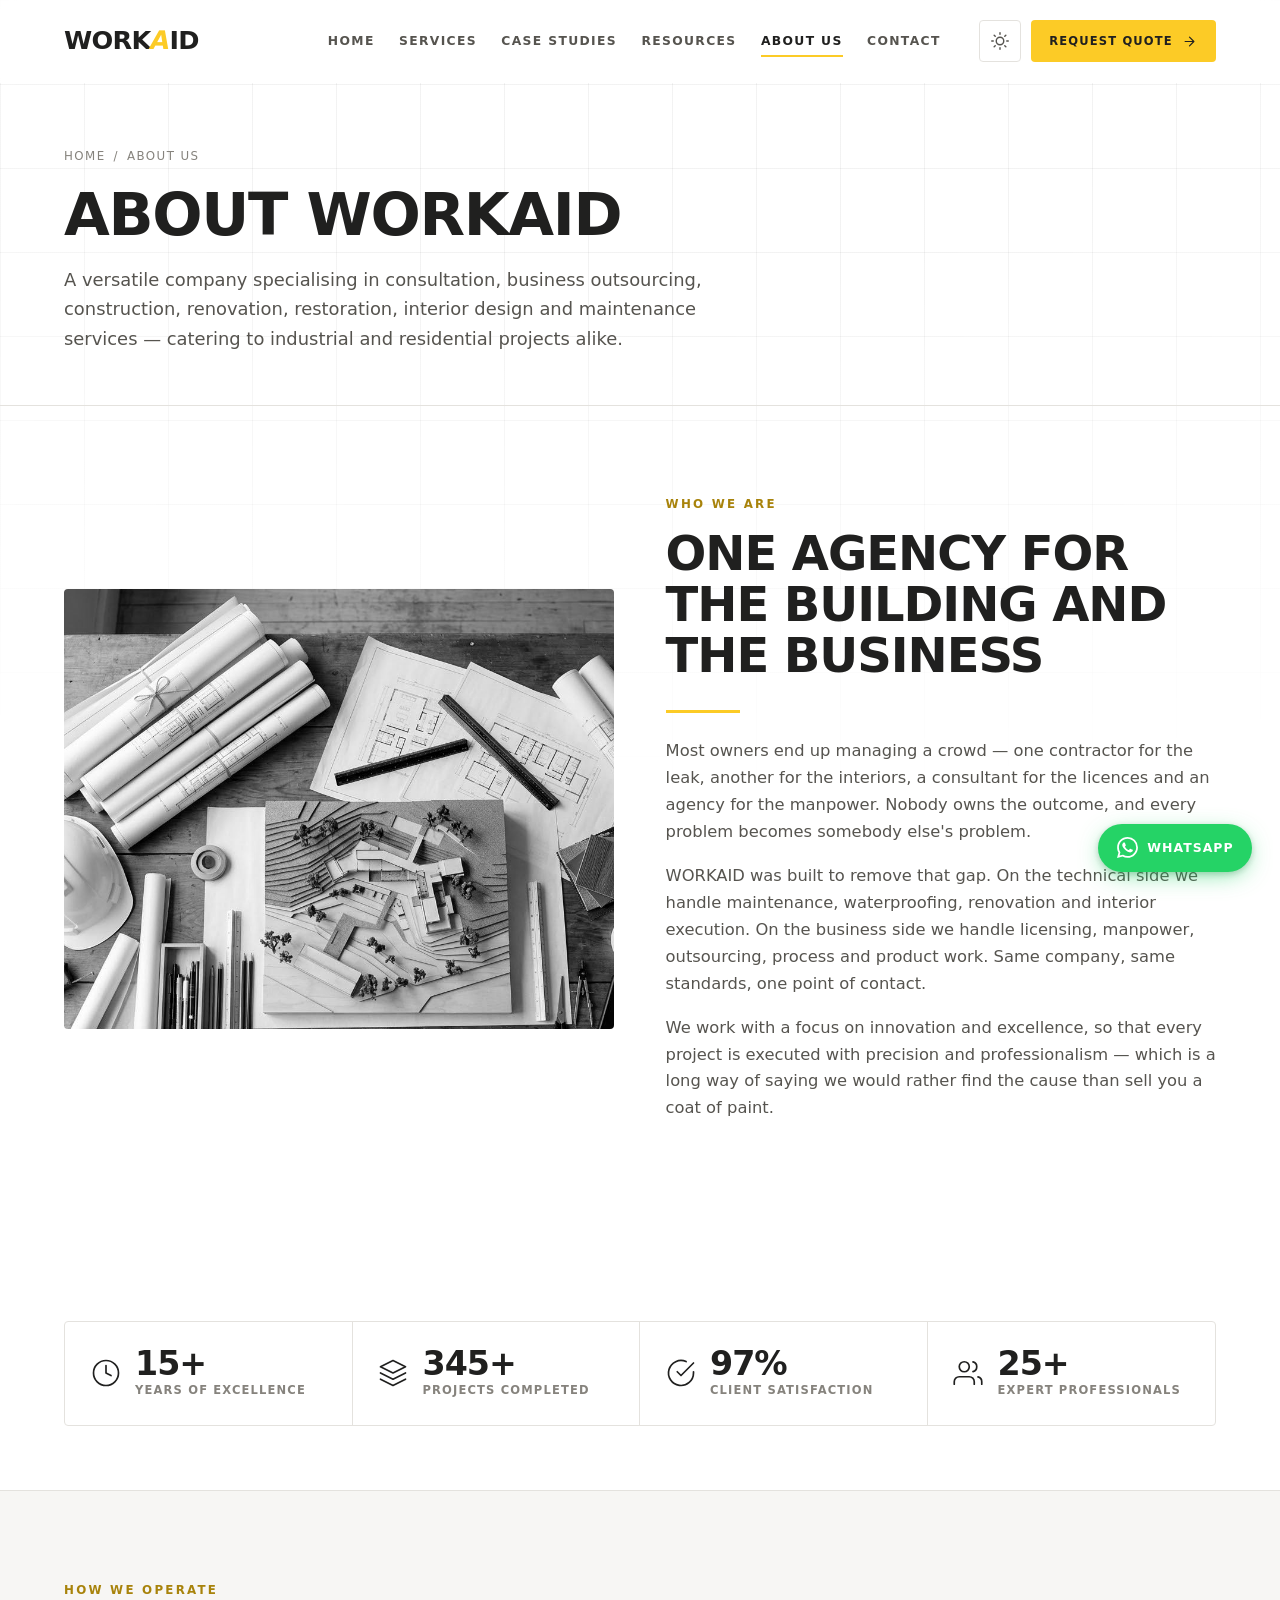
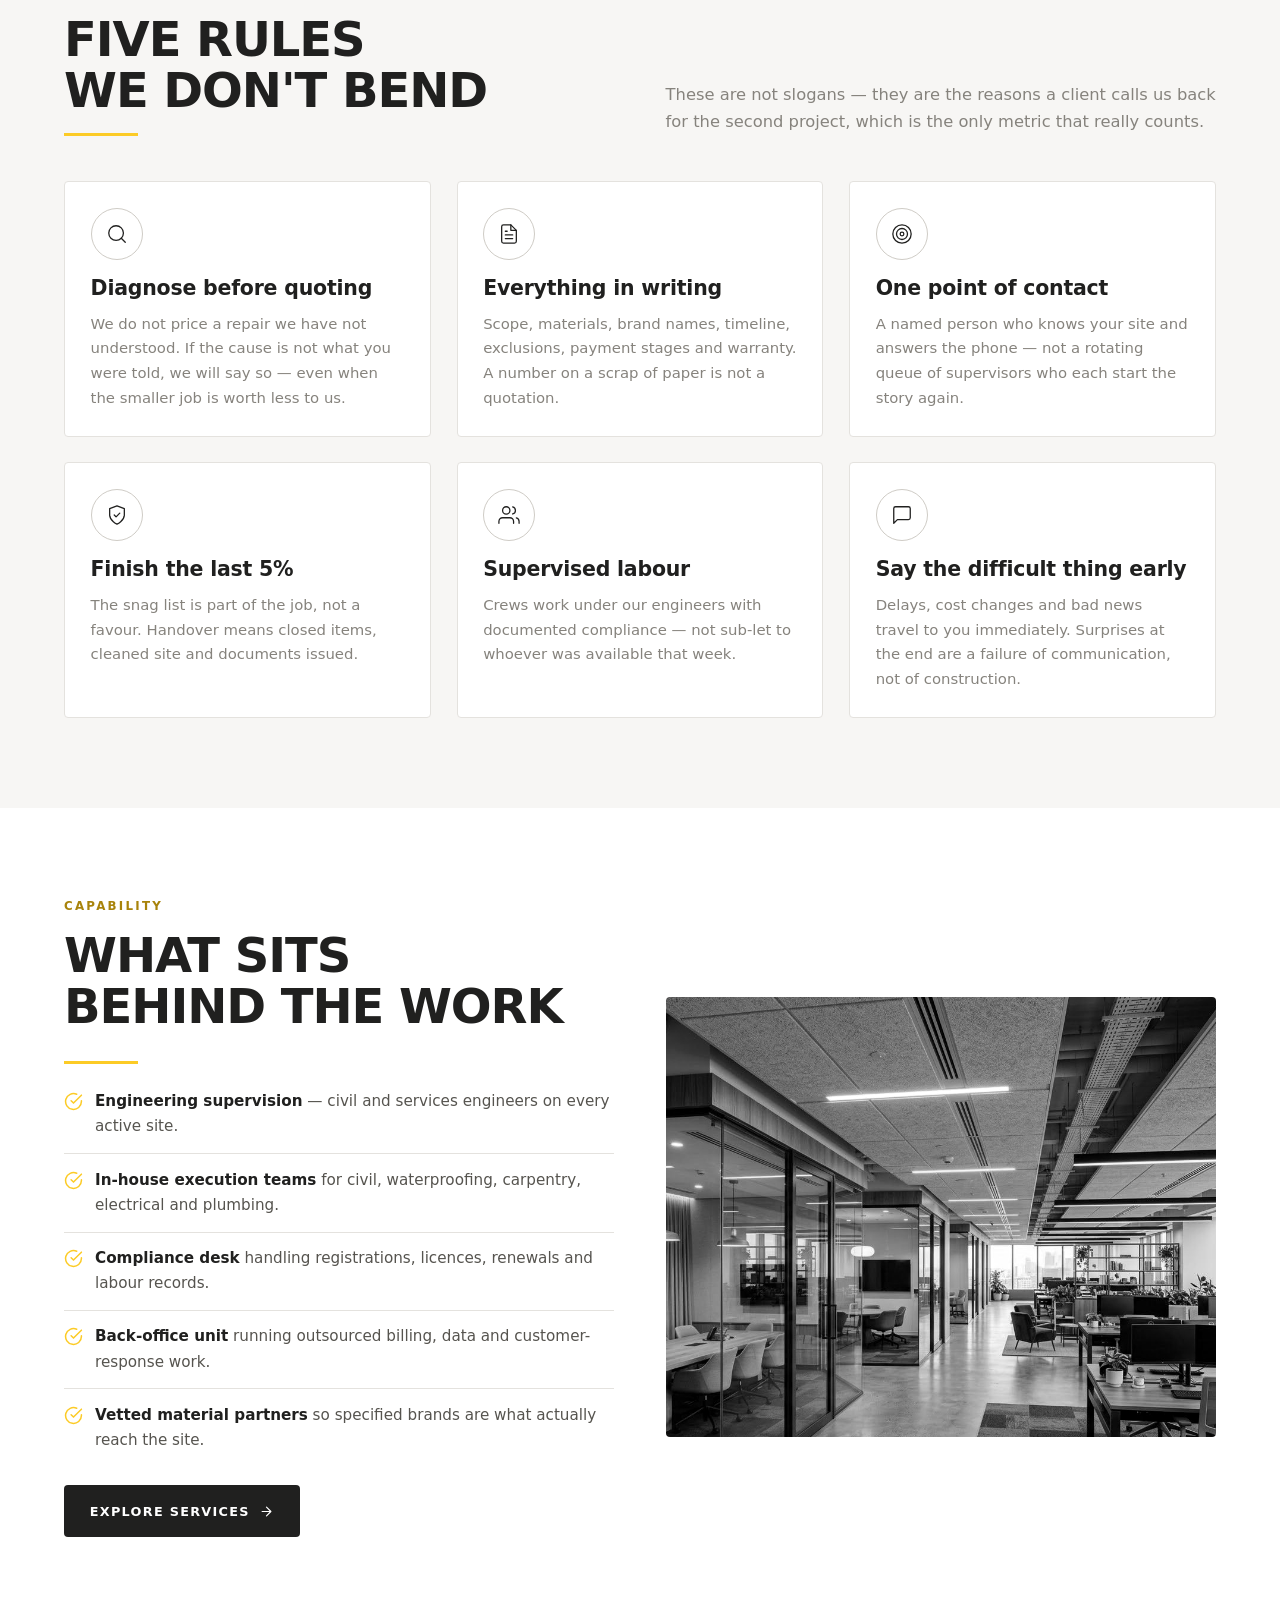
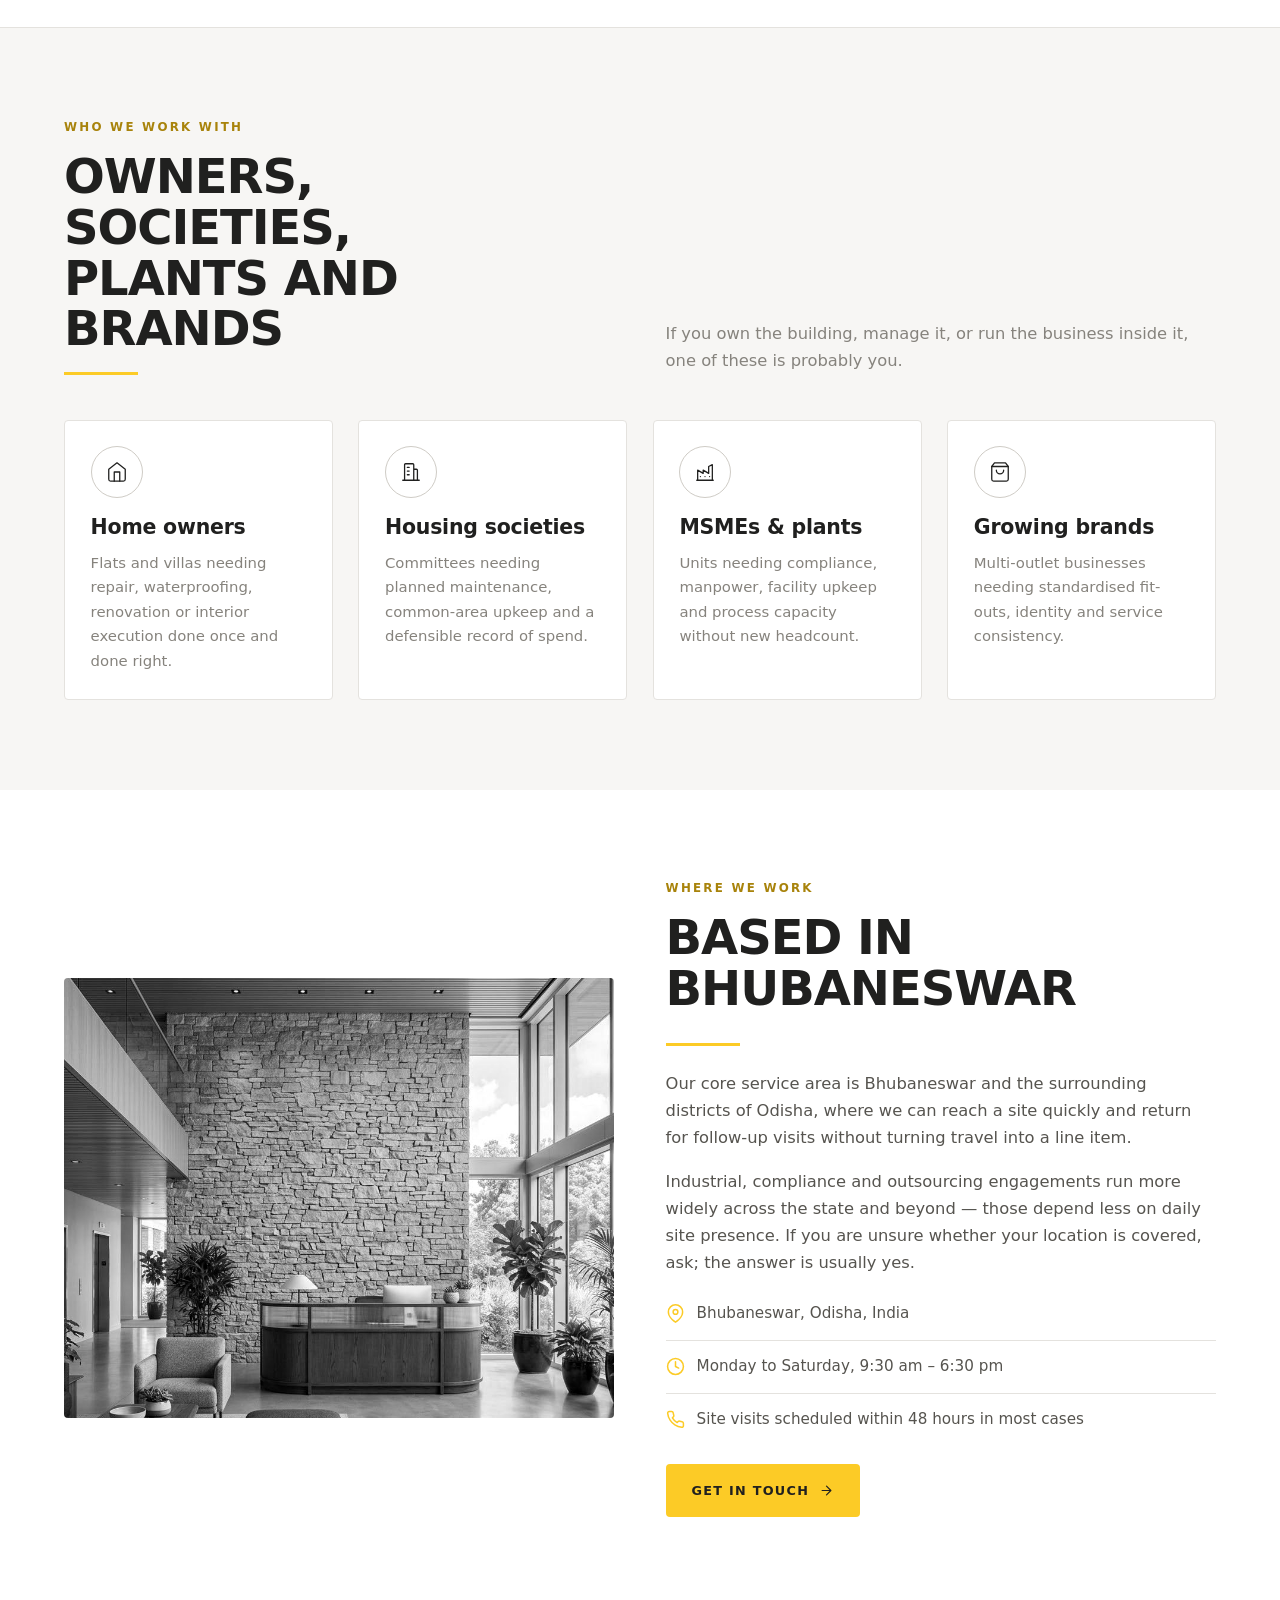
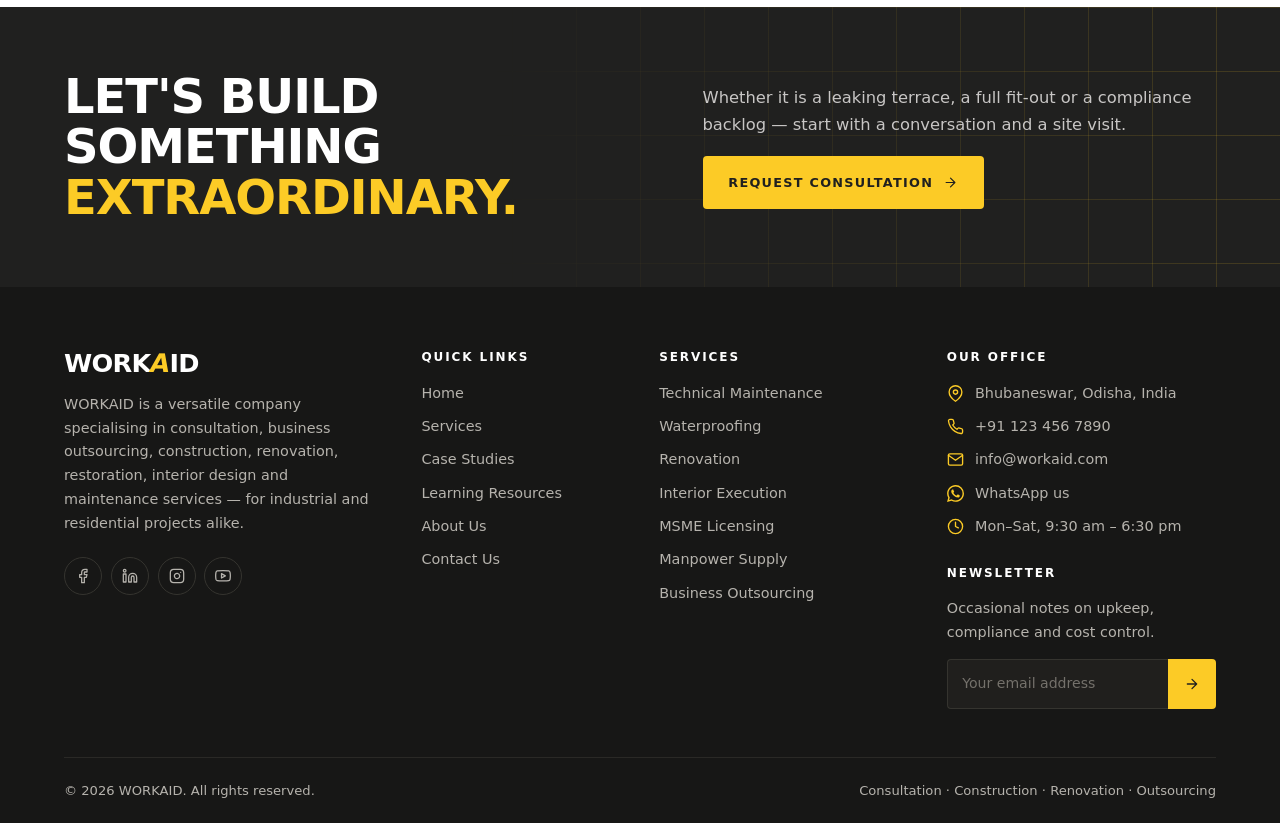
==== commit dbb4cf09: "Bring the colour reveal to touch devices Phones never fire :hover, so the effect was simply absent t" ====
--- a/about.html
+++ b/about.html
@@ -10,8 +10,11 @@
 <link rel="stylesheet" href="assets/css/style.css">
 <noscript><style>
 /* Scroll reveals start at opacity 0 and are switched on by JS. With no JS
-   the page would render blank, so show everything immediately instead. */
+   the page would render blank, so show everything immediately instead.
+   Likewise on touch, where JS drives the colour reveal — without it the
+   photography would stay black and white permanently. */
 .reveal{opacity:1!important;transform:none!important}
+.media img,.industry img{filter:none!important}
 </style></noscript>
 <script>
 (function(){try{var t=localStorage.getItem('workaid-theme');if(t==='dark'||t==='light'){document.documentElement.setAttribute('data-theme',t);}}catch(e){}})();
--- a/assets/css/style.css
+++ b/assets/css/style.css
@@ -371,8 +371,15 @@
     transform: scale(1.045);
   }
 }
+/* Touch devices never fire :hover, so the reveal is driven by scroll position
+   instead — main.js adds .is-colour while a frame sits in the middle band of
+   the screen. Same effect as the desktop hover, just triggered by the thing a
+   phone user actually does. */
 @media (hover: none) {
-  .media img { filter: grayscale(0%); }
+  .media.is-colour img {
+    filter: grayscale(0%) contrast(1);
+    transform: scale(1.03);
+  }
 }
 
 .media--ratio-4x3 { aspect-ratio: 4 / 3; }
@@ -668,7 +675,10 @@
   .industry:hover img, .industry:focus-visible img { filter: grayscale(0%) brightness(.82); transform: scale(1.06); }
   .industry:hover::after, .industry:focus-visible::after { border-color: var(--accent); }
 }
-@media (hover: none) { .industry img { filter: grayscale(0%) brightness(.72); } }
+@media (hover: none) {
+  .industry.is-colour img { filter: grayscale(0%) brightness(.85); transform: scale(1.04); }
+  .industry.is-colour::after { border-color: var(--accent); }
+}
 
 /* ---------- 10. Project / article tiles ------------------------------- */
 .tiles { display: grid; gap: clamp(1rem, 2vw, 1.5rem); }
